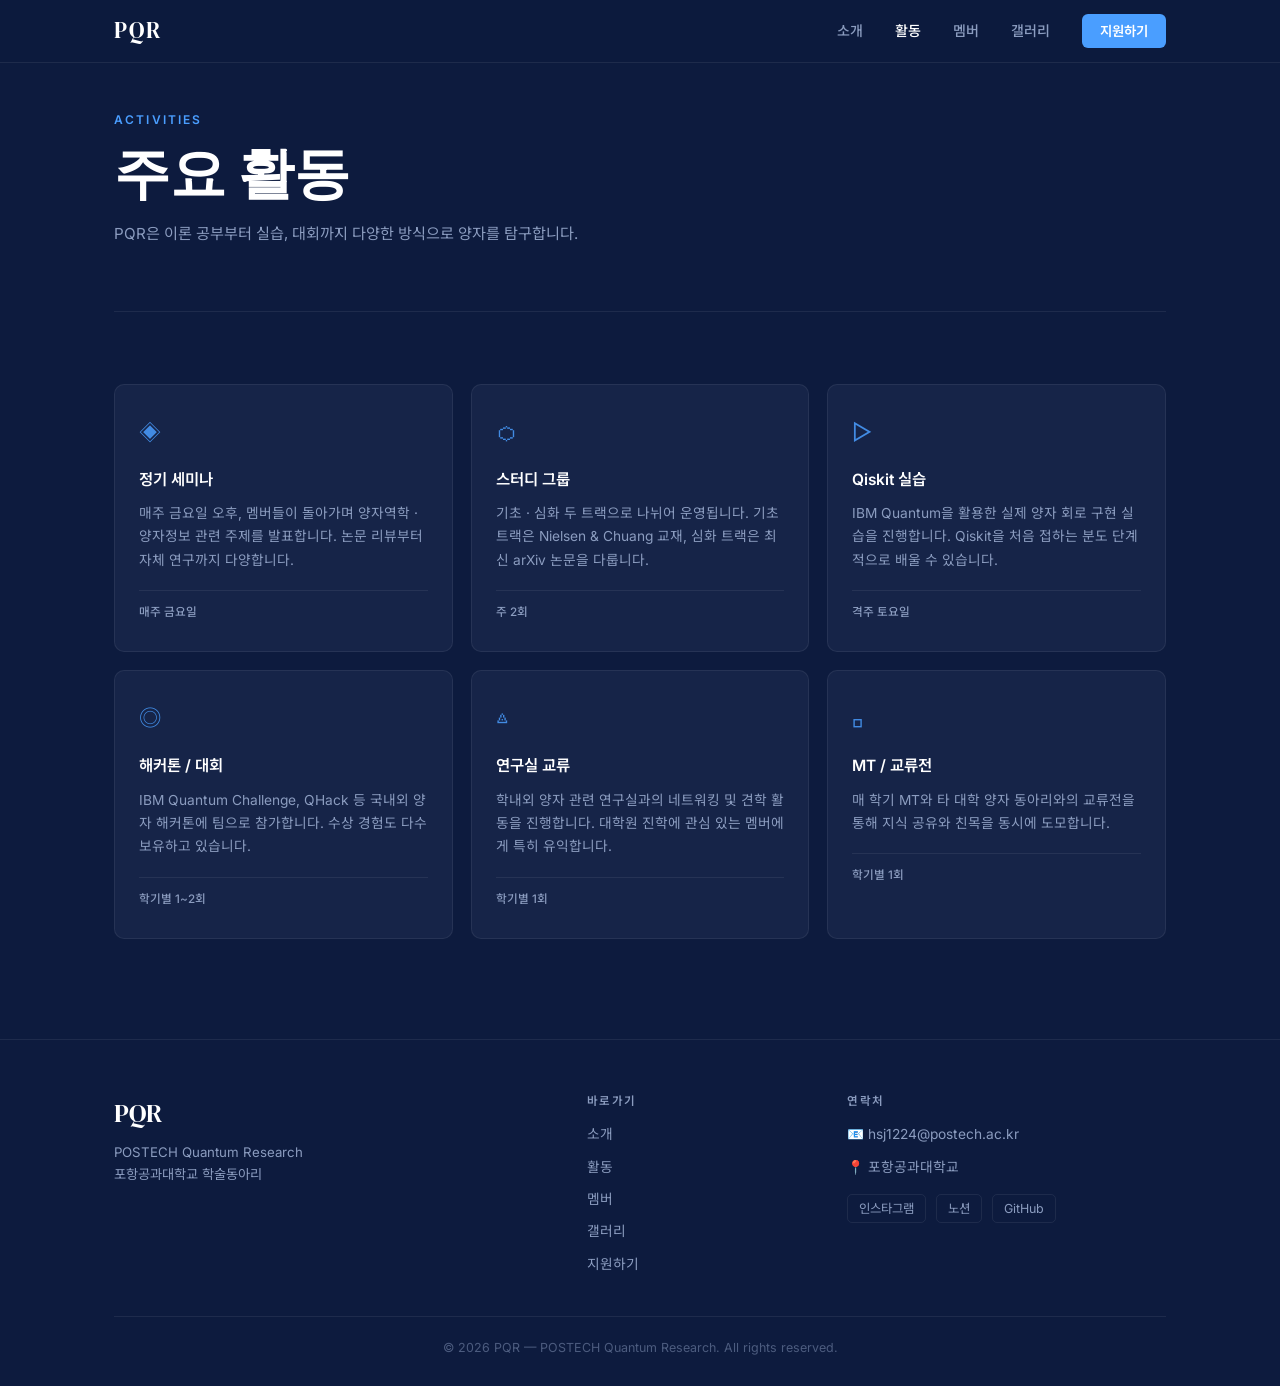
==== activities.html @ 21512af2 "창 분리" ====
<!DOCTYPE html>
<html lang="ko">
<head>
  <meta charset="UTF-8" />
  <meta name="viewport" content="width=device-width, initial-scale=1.0" />
  <title>활동 — PQR</title>
  <link rel="preconnect" href="https://fonts.googleapis.com" />
  <link rel="preconnect" href="https://fonts.gstatic.com" crossorigin />
  <link href="https://fonts.googleapis.com/css2?family=Inter:wght@300;400;500;600;700&family=DM+Serif+Display:ital@0;1&family=Noto+Sans+KR:wght@300;400;500;700&display=swap" rel="stylesheet" />
  <link rel="stylesheet" href="style.css" />
</head>
<body>

  <!-- NAV -->
  <nav id="nav" class="solid">
    <div class="nav-inner">
      <a class="nav-logo" href="index.html">PQR</a>
      <ul class="nav-links">
        <li><a href="index.html#about">소개</a></li>
        <li><a href="activities.html" class="active-page">활동</a></li>
        <li><a href="members.html">멤버</a></li>
        <li><a href="gallery.html">갤러리</a></li>
        <li><a href="index.html#join"><span class="btn-join-nav">지원하기</span></a></li>
      </ul>
      <button class="hamburger" id="hamburger" aria-label="메뉴 열기">
        <span></span><span></span><span></span>
      </button>
    </div>
    <div class="mobile-menu" id="mobile-menu">
      <a href="index.html#about" class="mobile-link">소개</a>
      <a href="activities.html" class="mobile-link highlight">활동</a>
      <a href="members.html" class="mobile-link">멤버</a>
      <a href="gallery.html" class="mobile-link">갤러리</a>
      <a href="index.html#join" class="mobile-link">지원하기</a>
    </div>
  </nav>

  <!-- PAGE HERO -->
  <div class="container">
    <div class="page-hero">
      <p class="page-hero-eyebrow">Activities</p>
      <h1 class="page-hero-title">주요 활동</h1>
      <p class="page-hero-desc">
        PQR은 이론 공부부터 실습, 대회까지 다양한 방식으로 양자를 탐구합니다.
      </p>
    </div>
  </div>

  <!-- ACTIVITIES GRID -->
  <div class="container" style="padding-bottom: 100px;">
    <div class="activities-grid">
      <div class="activity-card">
        <div class="activity-icon">◈</div>
        <h3>정기 세미나</h3>
        <p>매주 금요일 오후, 멤버들이 돌아가며 양자역학 · 양자정보 관련 주제를 발표합니다. 논문 리뷰부터 자체 연구까지 다양합니다.</p>
        <span class="activity-freq">매주 금요일</span>
      </div>
      <div class="activity-card">
        <div class="activity-icon">⬡</div>
        <h3>스터디 그룹</h3>
        <p>기초 · 심화 두 트랙으로 나뉘어 운영됩니다. 기초 트랙은 Nielsen &amp; Chuang 교재, 심화 트랙은 최신 arXiv 논문을 다룹니다.</p>
        <span class="activity-freq">주 2회</span>
      </div>
      <div class="activity-card">
        <div class="activity-icon">▷</div>
        <h3>Qiskit 실습</h3>
        <p>IBM Quantum을 활용한 실제 양자 회로 구현 실습을 진행합니다. Qiskit을 처음 접하는 분도 단계적으로 배울 수 있습니다.</p>
        <span class="activity-freq">격주 토요일</span>
      </div>
      <div class="activity-card">
        <div class="activity-icon">◎</div>
        <h3>해커톤 / 대회</h3>
        <p>IBM Quantum Challenge, QHack 등 국내외 양자 해커톤에 팀으로 참가합니다. 수상 경험도 다수 보유하고 있습니다.</p>
        <span class="activity-freq">학기별 1~2회</span>
      </div>
      <div class="activity-card">
        <div class="activity-icon">◬</div>
        <h3>연구실 교류</h3>
        <p>학내외 양자 관련 연구실과의 네트워킹 및 견학 활동을 진행합니다. 대학원 진학에 관심 있는 멤버에게 특히 유익합니다.</p>
        <span class="activity-freq">학기별 1회</span>
      </div>
      <div class="activity-card">
        <div class="activity-icon">◻</div>
        <h3>MT / 교류전</h3>
        <p>매 학기 MT와 타 대학 양자 동아리와의 교류전을 통해 지식 공유와 친목을 동시에 도모합니다.</p>
        <span class="activity-freq">학기별 1회</span>
      </div>
    </div>
  </div>

  <!-- FOOTER -->
  <footer id="footer">
    <div class="container">
      <div class="footer-inner">
        <div class="footer-brand">
          <span class="footer-logo">PQR</span>
          <p>POSTECH Quantum Research<br />포항공과대학교 학술동아리</p>
        </div>
        <div class="footer-links">
          <h5>바로가기</h5>
          <a href="index.html#about">소개</a>
          <a href="activities.html">활동</a>
          <a href="members.html">멤버</a>
          <a href="gallery.html">갤러리</a>
          <a href="index.html#join">지원하기</a>
        </div>
        <div class="footer-contact">
          <h5>연락처</h5>
          <p>📧 hsj1224@postech.ac.kr</p>
          <p>📍 포항공과대학교</p>
          <div class="footer-socials">
            <a href="#" class="social-link">인스타그램</a>
            <a href="#" class="social-link">노션</a>
            <a href="#" class="social-link">GitHub</a>
          </div>
        </div>
      </div>
      <div class="footer-bottom">
        <p>© 2026 PQR — POSTECH Quantum Research. All rights reserved.</p>
      </div>
    </div>
  </footer>

  <script src="main.js"></script>
</body>
</html>
---- style.css ----
/* ===== RESET & BASE ===== */
*, *::before, *::after {
  box-sizing: border-box;
  margin: 0;
  padding: 0;
}

:root {
  --navy: #0d1b3e;
  --navy-mid: #162448;
  --navy-light: #1e3163;
  --accent: #4a9eff;
  --accent-dim: #2563b8;
  --white: #ffffff;
  --text-base: #e8edf5;
  --text-muted: #8b9cbf;
  --border: rgba(255,255,255,0.07);
  --radius: 10px;
  --radius-sm: 7px;
  --transition: 0.2s ease;
  --font-sans: 'Inter', 'Noto Sans KR', sans-serif;
  --font-serif: 'DM Serif Display', serif;
}

html { scroll-behavior: smooth; }

body {
  font-family: var(--font-sans);
  background: var(--navy);
  color: var(--text-base);
  line-height: 1.7;
  overflow-x: hidden;
}

::selection { background: var(--accent); color: var(--white); }

::-webkit-scrollbar { width: 5px; }
::-webkit-scrollbar-track { background: var(--navy); }
::-webkit-scrollbar-thumb { background: var(--navy-light); border-radius: 3px; }

/* ===== CONTAINER ===== */
.container {
  max-width: 1100px;
  margin: 0 auto;
  padding: 0 24px;
}

/* ===== NAV ===== */
#nav {
  position: fixed;
  top: 0; left: 0; right: 0;
  z-index: 1000;
  transition: background var(--transition), box-shadow var(--transition);
}

#nav.scrolled {
  background: rgba(13, 27, 62, 0.96);
  backdrop-filter: blur(10px);
  -webkit-backdrop-filter: blur(10px);
  box-shadow: 0 1px 0 var(--border);
}

/* 서브 페이지 nav는 항상 배경 */
#nav.solid {
  background: rgba(13, 27, 62, 0.98);
  box-shadow: 0 1px 0 var(--border);
}

.nav-inner {
  max-width: 1100px;
  margin: 0 auto;
  padding: 0 24px;
  height: 62px;
  display: flex;
  align-items: center;
  justify-content: space-between;
}

.nav-logo {
  font-family: var(--font-serif);
  font-size: 1.45rem;
  color: var(--white);
  text-decoration: none;
  letter-spacing: 2px;
}

.nav-links {
  list-style: none;
  display: flex;
  align-items: center;
  gap: 2rem;
}

.nav-links a {
  color: var(--text-muted);
  text-decoration: none;
  font-size: 0.88rem;
  font-weight: 500;
  transition: color var(--transition);
}

.nav-links a:hover,
.nav-links a.active-page {
  color: var(--white);
}

.btn-join-nav {
  background: var(--accent);
  color: var(--white) !important;
  padding: 6px 18px;
  border-radius: 6px;
  font-size: 0.84rem;
  font-weight: 600;
  transition: background var(--transition);
  display: inline-block;
}

.btn-join-nav:hover { background: #5aabff; }

.hamburger {
  display: none;
  background: none;
  border: none;
  cursor: pointer;
  flex-direction: column;
  gap: 5px;
  padding: 4px;
}

.hamburger span {
  display: block;
  width: 22px;
  height: 2px;
  background: var(--white);
  border-radius: 2px;
  transition: transform var(--transition), opacity var(--transition);
}

.hamburger.open span:nth-child(1) { transform: translateY(7px) rotate(45deg); }
.hamburger.open span:nth-child(2) { opacity: 0; }
.hamburger.open span:nth-child(3) { transform: translateY(-7px) rotate(-45deg); }

.mobile-menu {
  display: none;
  flex-direction: column;
  background: rgba(13, 27, 62, 0.98);
  border-top: 1px solid var(--border);
  padding: 12px 24px 20px;
}

.mobile-menu.open { display: flex; }

.mobile-link {
  color: var(--text-muted);
  text-decoration: none;
  font-size: 0.95rem;
  font-weight: 500;
  padding: 11px 0;
  border-bottom: 1px solid var(--border);
  transition: color var(--transition);
}

.mobile-link:last-child { border-bottom: none; }
.mobile-link:hover, .mobile-link.highlight { color: var(--white); }

/* ===== BUTTONS ===== */
.btn {
  display: inline-flex;
  align-items: center;
  padding: 11px 26px;
  border-radius: 7px;
  font-size: 0.88rem;
  font-weight: 600;
  text-decoration: none;
  transition: background var(--transition), border-color var(--transition), color var(--transition);
  cursor: pointer;
  border: none;
}

.btn-primary {
  background: var(--accent);
  color: var(--white);
}

.btn-primary:hover { background: #5aabff; }

.btn-ghost {
  background: transparent;
  color: var(--white);
  border: 1.5px solid rgba(255,255,255,0.2);
}

.btn-ghost:hover {
  border-color: rgba(255,255,255,0.45);
  color: var(--white);
}

.btn-full { width: 100%; justify-content: center; }

/* ===== HERO ===== */
#hero {
  position: relative;
  min-height: 100vh;
  display: flex;
  align-items: center;
  justify-content: center;
  overflow: hidden;
}

.hero-bg {
  position: absolute;
  inset: 0;
  z-index: 0;
}

#quantum-canvas {
  width: 100%;
  height: 100%;
  display: block;
  opacity: 0.45;
}

.hero-content {
  position: relative;
  z-index: 1;
  text-align: center;
  padding: 120px 24px 80px;
  max-width: 820px;
}

.hero-eyebrow {
  font-size: 0.78rem;
  font-weight: 500;
  letter-spacing: 0.18em;
  color: var(--accent);
  text-transform: uppercase;
  margin-bottom: 22px;
  opacity: 0;
  animation: fadeUp 0.7s ease 0.15s forwards;
}

.hero-title {
  display: flex;
  flex-direction: column;
  align-items: center;
  line-height: 1.08;
  margin-bottom: 26px;
  opacity: 0;
  animation: fadeUp 0.7s ease 0.3s forwards;
}

.hero-title-line {
  font-family: var(--font-serif);
  font-size: clamp(3.5rem, 9vw, 6.5rem);
  color: var(--white);
  display: block;
  letter-spacing: -1px;
}

.hero-title-em {
  font-family: var(--font-serif);
  font-style: italic;
  font-size: clamp(1.8rem, 4.5vw, 3.5rem);
  color: var(--accent);
  display: block;
  margin-top: 6px;
}

.hero-desc {
  font-size: 1rem;
  color: var(--text-muted);
  line-height: 1.8;
  margin-bottom: 38px;
  opacity: 0;
  animation: fadeUp 0.7s ease 0.45s forwards;
}

.hero-cta {
  display: flex;
  gap: 14px;
  justify-content: center;
  flex-wrap: wrap;
  opacity: 0;
  animation: fadeUp 0.7s ease 0.6s forwards;
}

.hero-scroll-hint {
  position: absolute;
  bottom: 32px;
  left: 50%;
  transform: translateX(-50%);
  z-index: 1;
  opacity: 0.4;
}

.hero-scroll-hint span {
  display: block;
  width: 22px;
  height: 34px;
  border: 1.5px solid rgba(255,255,255,0.3);
  border-radius: 11px;
  position: relative;
}

.hero-scroll-hint span::after {
  content: '';
  position: absolute;
  top: 5px;
  left: 50%;
  transform: translateX(-50%);
  width: 3px;
  height: 7px;
  background: rgba(255,255,255,0.5);
  border-radius: 2px;
  animation: scrollDot 1.8s ease-in-out infinite;
}

/* ===== STATS ===== */
#stats {
  background: var(--navy-mid);
  border-top: 1px solid var(--border);
  border-bottom: 1px solid var(--border);
  padding: 52px 0;
}

.stats-grid {
  display: grid;
  grid-template-columns: repeat(4, 1fr);
  gap: 0;
}

.stat-item {
  display: flex;
  flex-direction: column;
  align-items: center;
  gap: 5px;
  padding: 16px;
  border-right: 1px solid var(--border);
}

.stat-item:last-child { border-right: none; }

.stat-num {
  font-family: var(--font-serif);
  font-size: 3rem;
  color: var(--white);
  line-height: 1;
}

.stat-label {
  font-size: 0.78rem;
  color: var(--text-muted);
  font-weight: 500;
}

/* ===== SECTION COMMON ===== */
section:not(#hero):not(#stats) {
  padding: 88px 0;
}

.page-hero {
  padding: 110px 0 64px;
  border-bottom: 1px solid var(--border);
  margin-bottom: 72px;
}

.page-hero-eyebrow {
  font-size: 0.75rem;
  font-weight: 600;
  letter-spacing: 0.18em;
  color: var(--accent);
  text-transform: uppercase;
  margin-bottom: 12px;
}

.page-hero-title {
  font-family: var(--font-serif);
  font-size: clamp(2.2rem, 5vw, 3.5rem);
  color: var(--white);
  line-height: 1.15;
  margin-bottom: 14px;
}

.page-hero-desc {
  color: var(--text-muted);
  font-size: 0.95rem;
  max-width: 480px;
}

.section-header {
  margin-bottom: 52px;
}

.section-eyebrow {
  font-size: 0.73rem;
  font-weight: 600;
  letter-spacing: 0.18em;
  color: var(--accent);
  text-transform: uppercase;
  margin-bottom: 10px;
}

.section-eyebrow.light { color: rgba(74,158,255,0.65); }

.section-title {
  font-family: var(--font-serif);
  font-size: clamp(1.9rem, 4vw, 2.6rem);
  color: var(--white);
  line-height: 1.2;
}

/* ===== ABOUT ===== */
#about { background: var(--navy); }

.about-grid {
  display: grid;
  grid-template-columns: 1fr 1fr;
  gap: 64px;
  align-items: center;
}

.about-text p {
  color: var(--text-muted);
  margin-bottom: 18px;
  font-size: 0.97rem;
}

.about-tags {
  display: flex;
  flex-wrap: wrap;
  gap: 7px;
  margin-top: 28px;
}

.tag {
  background: rgba(74,158,255,0.08);
  border: 1px solid rgba(74,158,255,0.18);
  color: var(--accent);
  padding: 4px 13px;
  border-radius: 5px;
  font-size: 0.78rem;
  font-weight: 500;
}

/* Bloch Sphere */
.bloch-sphere-wrapper {
  display: flex;
  flex-direction: column;
  align-items: center;
  gap: 18px;
}

.bloch-sphere {
  width: 240px;
  height: 240px;
  position: relative;
}

.sphere-ring {
  position: absolute;
  inset: 0;
  border-radius: 50%;
  border: 1px solid rgba(74,158,255,0.22);
}

.ring-x { transform: rotateY(90deg); }
.ring-y { transform: rotateX(90deg); }

.sphere-core {
  position: absolute;
  inset: 24px;
  border-radius: 50%;
  background: radial-gradient(circle at 38% 38%, rgba(74,158,255,0.08), rgba(13,27,62,0.5));
  border: 1px solid rgba(74,158,255,0.1);
}

.qubit-state {
  position: absolute;
  width: 9px;
  height: 9px;
  background: var(--accent);
  border-radius: 50%;
  top: 50%;
  left: 50%;
  transform: translate(-50%, -50%);
}

.sphere-axis {
  position: absolute;
  font-size: 0.72rem;
  color: var(--text-muted);
  left: 50%;
  transform: translateX(-50%);
}

.axis-z { top: 4px; }
.axis-z-neg { bottom: 4px; }

.sphere-label-x, .sphere-label-y {
  position: absolute;
  font-size: 0.72rem;
  color: var(--text-muted);
  top: 50%;
  transform: translateY(-50%);
}

.sphere-label-x { right: 4px; }
.sphere-label-y { left: 4px; }

.bloch-caption {
  font-size: 0.76rem;
  color: var(--text-muted);
  text-align: center;
}

/* ===== ACTIVITIES (subpage) ===== */
.activities-grid {
  display: grid;
  grid-template-columns: repeat(3, 1fr);
  gap: 18px;
}

.activity-card {
  background: var(--navy-mid);
  border: 1px solid var(--border);
  border-radius: var(--radius);
  padding: 28px 24px;
  transition: border-color var(--transition);
}

.activity-card:hover {
  border-color: rgba(74,158,255,0.22);
}

.activity-icon {
  font-size: 1.4rem;
  color: var(--accent);
  margin-bottom: 16px;
  display: block;
  opacity: 0.85;
}

.activity-card h3 {
  font-size: 0.97rem;
  font-weight: 600;
  color: var(--white);
  margin-bottom: 9px;
}

.activity-card p {
  font-size: 0.86rem;
  color: var(--text-muted);
  line-height: 1.7;
  margin-bottom: 18px;
}

.activity-freq {
  font-size: 0.73rem;
  color: var(--text-muted);
  font-weight: 500;
  border-top: 1px solid var(--border);
  padding-top: 12px;
  display: block;
}

/* ===== SCHEDULE / TIMELINE ===== */
#schedule { background: var(--navy); }

.timeline {
  position: relative;
  padding-left: 30px;
  max-width: 700px;
}

.timeline::before {
  content: '';
  position: absolute;
  left: 6px;
  top: 0;
  bottom: 0;
  width: 1px;
  background: var(--border);
}

.tl-item {
  position: relative;
  padding-bottom: 38px;
}

.tl-item:last-child { padding-bottom: 0; }

.tl-dot {
  position: absolute;
  left: -26px;
  top: 5px;
  width: 13px;
  height: 13px;
  border-radius: 50%;
  border: 2px solid var(--navy-light);
  background: var(--navy-mid);
}

.tl-item.past .tl-dot {
  background: var(--accent-dim);
  border-color: var(--accent-dim);
}

.tl-item.upcoming .tl-dot {
  background: var(--accent);
  border-color: var(--accent);
}

.tl-date {
  font-size: 0.73rem;
  font-weight: 600;
  color: var(--text-muted);
  letter-spacing: 0.08em;
  text-transform: uppercase;
  margin-bottom: 3px;
  display: block;
}

.tl-content h4 {
  font-size: 0.97rem;
  font-weight: 600;
  color: var(--white);
  display: flex;
  align-items: center;
  gap: 8px;
  flex-wrap: wrap;
  margin-bottom: 4px;
}

.tl-content p {
  font-size: 0.86rem;
  color: var(--text-muted);
}

.tl-item.past .tl-content h4,
.tl-item.past .tl-content p {
  opacity: 0.5;
}

.tl-badge {
  background: rgba(74,158,255,0.12);
  color: var(--accent);
  font-size: 0.68rem;
  font-weight: 600;
  padding: 2px 9px;
  border-radius: 4px;
  border: 1px solid rgba(74,158,255,0.25);
}

/* ===== MEMBERS (subpage) ===== */
.members-grid {
  display: grid;
  grid-template-columns: repeat(4, 1fr);
  gap: 18px;
}

.member-card {
  background: var(--navy-mid);
  border: 1px solid var(--border);
  border-radius: var(--radius);
  padding: 26px 18px;
  text-align: center;
  transition: border-color var(--transition);
}

.member-card:hover {
  border-color: rgba(74,158,255,0.2);
}

.member-avatar {
  width: 68px;
  height: 68px;
  border-radius: 50%;
  margin: 0 auto 18px;
  overflow: hidden;
}

.avatar-circle {
  width: 100%;
  height: 100%;
  border-radius: 50%;
}

.av-1 { background: linear-gradient(145deg, #1e3b7a, #4a9eff); }
.av-2 { background: linear-gradient(145deg, #1a3568, #6aaeff); }
.av-3 { background: linear-gradient(145deg, #162f60, #3a82d8); }
.av-4 { background: linear-gradient(145deg, #122858, #5090de); }
.av-5 { background: linear-gradient(145deg, #1c3570, #4e94e0); }
.av-6 { background: linear-gradient(145deg, #172d5c, #4588d6); }

.member-info h4 {
  font-size: 0.97rem;
  font-weight: 600;
  color: var(--white);
  margin-bottom: 5px;
}

.member-role {
  font-size: 0.72rem;
  font-weight: 600;
  color: var(--accent);
  display: inline-block;
  margin-bottom: 7px;
}

.member-dept {
  font-size: 0.78rem;
  color: var(--text-muted);
  margin-bottom: 7px;
}

.member-bio {
  font-size: 0.78rem;
  color: var(--text-muted);
  line-height: 1.55;
}

/* ===== GALLERY (subpage) ===== */
.gallery-grid {
  display: grid;
  grid-template-columns: repeat(3, 1fr);
  grid-auto-rows: 210px;
  gap: 10px;
}

.gallery-item {
  overflow: hidden;
  border-radius: var(--radius-sm);
  position: relative;
}

.gi-wide { grid-column: span 2; }

.gallery-img {
  width: 100%;
  height: 100%;
  object-fit: cover;
  display: block;
  transition: opacity var(--transition);
}

.gallery-placeholder {
  width: 100%;
  height: 100%;
  display: flex;
  align-items: flex-end;
  padding: 14px;
  position: relative;
  overflow: hidden;
  background: var(--navy-mid);
  border: 1px solid var(--border);
  border-radius: var(--radius-sm);
}

.gp-1 { background: #111e40; }
.gp-2 { background: #0f1c3c; }
.gp-3 { background: #131f42; }
.gp-4 { background: #101d3f; }
.gp-5 { background: #0e1b3d; }

.gp-label {
  font-size: 0.78rem;
  font-weight: 500;
  color: rgba(255,255,255,0.4);
  position: relative;
  z-index: 1;
}

.gallery-note {
  font-size: 0.78rem;
  color: var(--text-muted);
  margin-top: 18px;
  opacity: 0.6;
}

/* ===== JOIN ===== */
#join { background: var(--navy-mid); }

.join-box {
  display: grid;
  grid-template-columns: 1fr 1fr;
  gap: 64px;
  align-items: flex-start;
}

.join-title {
  font-family: var(--font-serif);
  font-size: clamp(1.7rem, 3vw, 2.2rem);
  color: var(--white);
  line-height: 1.3;
  margin-bottom: 16px;
}

.join-desc {
  color: var(--text-muted);
  font-size: 0.92rem;
  margin-bottom: 26px;
  line-height: 1.75;
}

.join-checklist {
  list-style: none;
  display: flex;
  flex-direction: column;
  gap: 9px;
  margin-bottom: 32px;
}

.join-checklist li {
  font-size: 0.88rem;
  color: var(--text-muted);
}

.join-deadline {
  background: rgba(74,158,255,0.07);
  border: 1px solid rgba(74,158,255,0.18);
  border-radius: var(--radius-sm);
  padding: 14px 18px;
  display: flex;
  flex-direction: column;
  gap: 4px;
}

.deadline-label {
  font-size: 0.72rem;
  font-weight: 600;
  color: var(--accent);
  text-transform: uppercase;
  letter-spacing: 0.08em;
}

.deadline-date {
  font-size: 0.97rem;
  font-weight: 600;
  color: var(--white);
}

.join-right {
  background: var(--navy);
  border: 1px solid var(--border);
  border-radius: var(--radius);
  padding: 32px 28px;
}

.join-form {
  display: flex;
  flex-direction: column;
  gap: 18px;
}

.form-group {
  display: flex;
  flex-direction: column;
  gap: 5px;
}

.form-group label {
  font-size: 0.8rem;
  font-weight: 500;
  color: var(--text-muted);
}

.form-group input,
.form-group select,
.form-group textarea {
  background: var(--navy-mid);
  border: 1px solid var(--border);
  border-radius: var(--radius-sm);
  color: var(--white);
  font-family: var(--font-sans);
  font-size: 0.88rem;
  padding: 9px 13px;
  outline: none;
  transition: border-color var(--transition);
  width: 100%;
}

.form-group input::placeholder,
.form-group textarea::placeholder {
  color: var(--text-muted);
  opacity: 0.5;
}

.form-group select option { background: var(--navy-mid); }

.form-group input:focus,
.form-group select:focus,
.form-group textarea:focus {
  border-color: rgba(74,158,255,0.4);
}

.form-group textarea { resize: vertical; }

.join-success {
  text-align: center;
  padding: 36px 16px;
}

.success-icon {
  width: 48px;
  height: 48px;
  border-radius: 50%;
  background: rgba(74,158,255,0.1);
  border: 1.5px solid rgba(74,158,255,0.4);
  color: var(--accent);
  font-size: 1.3rem;
  display: flex;
  align-items: center;
  justify-content: center;
  margin: 0 auto 18px;
}

.join-success h3 {
  font-size: 1.05rem;
  font-weight: 600;
  color: var(--white);
  margin-bottom: 10px;
}

.join-success p {
  font-size: 0.86rem;
  color: var(--text-muted);
  line-height: 1.75;
}

/* ===== FOOTER ===== */
#footer {
  background: var(--navy);
  border-top: 1px solid var(--border);
  padding: 52px 0 28px;
}

.footer-inner {
  display: grid;
  grid-template-columns: 2fr 1fr 1.5fr;
  gap: 48px;
  margin-bottom: 40px;
}

.footer-logo {
  font-family: var(--font-serif);
  font-size: 1.6rem;
  color: var(--white);
  display: block;
  margin-bottom: 7px;
}

.footer-brand p {
  font-size: 0.83rem;
  color: var(--text-muted);
  line-height: 1.65;
}

.footer-links, .footer-contact {
  display: flex;
  flex-direction: column;
  gap: 9px;
}

.footer-links h5, .footer-contact h5 {
  font-size: 0.72rem;
  font-weight: 600;
  color: var(--text-muted);
  letter-spacing: 0.13em;
  text-transform: uppercase;
  margin-bottom: 3px;
}

.footer-links a {
  color: var(--text-muted);
  text-decoration: none;
  font-size: 0.86rem;
  transition: color var(--transition);
}

.footer-links a:hover { color: var(--white); }

.footer-contact p { font-size: 0.86rem; color: var(--text-muted); }

.footer-socials {
  display: flex;
  gap: 10px;
  margin-top: 6px;
}

.social-link {
  font-size: 0.78rem;
  color: var(--text-muted);
  text-decoration: none;
  border: 1px solid var(--border);
  padding: 3px 11px;
  border-radius: 5px;
  transition: color var(--transition), border-color var(--transition);
}

.social-link:hover {
  color: var(--white);
  border-color: rgba(255,255,255,0.15);
}

.footer-bottom {
  border-top: 1px solid var(--border);
  padding-top: 20px;
  text-align: center;
}

.footer-bottom p {
  font-size: 0.78rem;
  color: var(--text-muted);
  opacity: 0.5;
}

/* ===== ANIMATIONS ===== */
@keyframes fadeUp {
  from { opacity: 0; transform: translateY(18px); }
  to   { opacity: 1; transform: translateY(0); }
}

@keyframes scrollDot {
  0%, 100% { top: 5px; opacity: 0.7; }
  50% { top: 14px; opacity: 0.15; }
}

/* ===== RESPONSIVE ===== */
@media (max-width: 900px) {
  .nav-links { display: none; }
  .hamburger { display: flex; }

  .about-grid { grid-template-columns: 1fr; }
  .about-visual { display: flex; justify-content: center; }

  .activities-grid { grid-template-columns: 1fr 1fr; }
  .members-grid { grid-template-columns: repeat(2, 1fr); }

  .stats-grid { grid-template-columns: repeat(2, 1fr); }
  .stat-item:nth-child(2) { border-right: none; }
  .stat-item:nth-child(1), .stat-item:nth-child(2) {
    border-bottom: 1px solid var(--border);
  }

  .join-box { grid-template-columns: 1fr; gap: 40px; }
  .footer-inner { grid-template-columns: 1fr 1fr; }
}

@media (max-width: 600px) {
  .activities-grid { grid-template-columns: 1fr; }
  .members-grid { grid-template-columns: 1fr 1fr; }
  .gallery-grid {
    grid-template-columns: 1fr;
    grid-auto-rows: 180px;
  }
  .gi-wide { grid-column: span 1; }
  .footer-inner { grid-template-columns: 1fr; gap: 28px; }
  .join-right { padding: 22px 18px; }
}
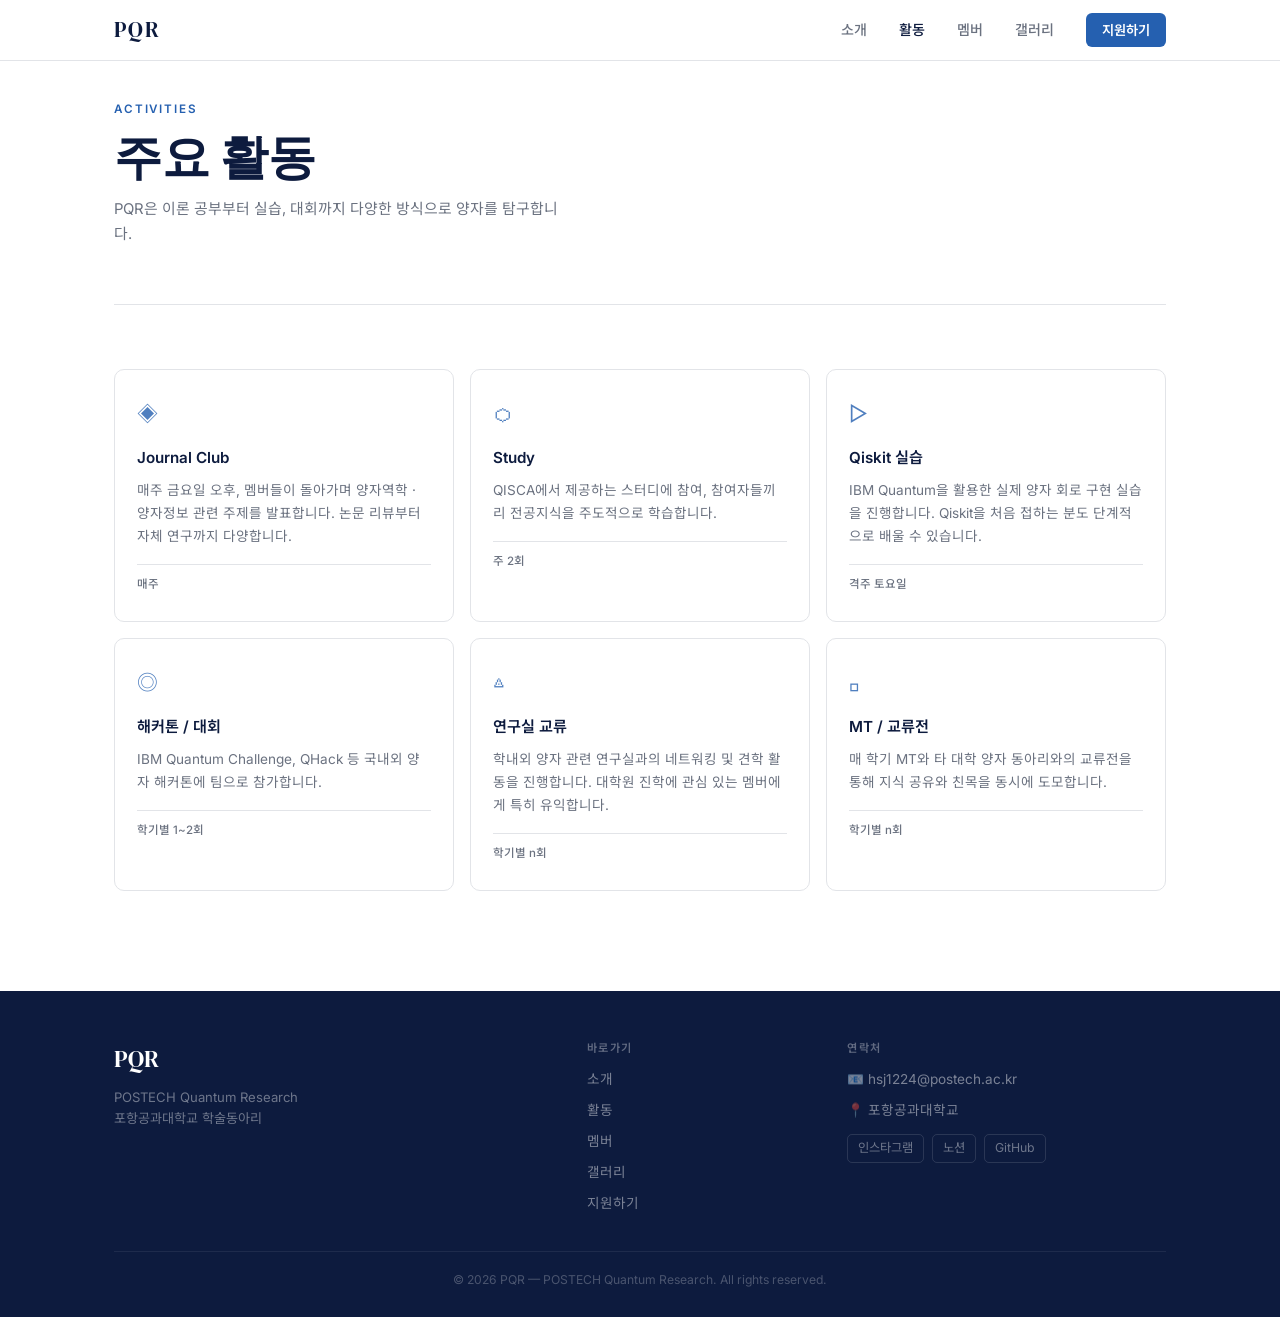
==== commit 0990ca7f: "디자인, 세부 내용 수정" ====
--- a/activities.html
+++ b/activities.html
@@ -51,14 +51,14 @@
     <div class="activities-grid">
       <div class="activity-card">
         <div class="activity-icon">◈</div>
-        <h3>정기 세미나</h3>
+        <h3>Journal Club</h3>
         <p>매주 금요일 오후, 멤버들이 돌아가며 양자역학 · 양자정보 관련 주제를 발표합니다. 논문 리뷰부터 자체 연구까지 다양합니다.</p>
-        <span class="activity-freq">매주 금요일</span>
+        <span class="activity-freq">매주</span>
       </div>
       <div class="activity-card">
         <div class="activity-icon">⬡</div>
-        <h3>스터디 그룹</h3>
-        <p>기초 · 심화 두 트랙으로 나뉘어 운영됩니다. 기초 트랙은 Nielsen &amp; Chuang 교재, 심화 트랙은 최신 arXiv 논문을 다룹니다.</p>
+        <h3>Study</h3>
+        <p>QISCA에서 제공하는 스터디에 참여, 참여자들끼리 전공지식을 주도적으로 학습합니다.</p>
         <span class="activity-freq">주 2회</span>
       </div>
       <div class="activity-card">
@@ -70,20 +70,20 @@
       <div class="activity-card">
         <div class="activity-icon">◎</div>
         <h3>해커톤 / 대회</h3>
-        <p>IBM Quantum Challenge, QHack 등 국내외 양자 해커톤에 팀으로 참가합니다. 수상 경험도 다수 보유하고 있습니다.</p>
+        <p>IBM Quantum Challenge, QHack 등 국내외 양자 해커톤에 팀으로 참가합니다.</p>
         <span class="activity-freq">학기별 1~2회</span>
       </div>
       <div class="activity-card">
         <div class="activity-icon">◬</div>
         <h3>연구실 교류</h3>
         <p>학내외 양자 관련 연구실과의 네트워킹 및 견학 활동을 진행합니다. 대학원 진학에 관심 있는 멤버에게 특히 유익합니다.</p>
-        <span class="activity-freq">학기별 1회</span>
+        <span class="activity-freq">학기별 n회</span>
       </div>
       <div class="activity-card">
         <div class="activity-icon">◻</div>
         <h3>MT / 교류전</h3>
         <p>매 학기 MT와 타 대학 양자 동아리와의 교류전을 통해 지식 공유와 친목을 동시에 도모합니다.</p>
-        <span class="activity-freq">학기별 1회</span>
+        <span class="activity-freq">학기별 n회</span>
       </div>
     </div>
   </div>
--- a/style.css
+++ b/style.css
@@ -8,16 +8,17 @@
 :root {
   --navy: #0d1b3e;
   --navy-mid: #162448;
-  --navy-light: #1e3163;
-  --accent: #4a9eff;
-  --accent-dim: #2563b8;
+  --accent: #2560b0;
+  --accent-light: #4a9eff;
   --white: #ffffff;
-  --text-base: #e8edf5;
-  --text-muted: #8b9cbf;
-  --border: rgba(255,255,255,0.07);
+  --bg: #ffffff;
+  --bg-subtle: #f4f5f7;
+  --text: #1a1a1a;
+  --text-muted: #6b7280;
+  --border: #e2e4e8;
   --radius: 10px;
   --radius-sm: 7px;
-  --transition: 0.2s ease;
+  --transition: 0.18s ease;
   --font-sans: 'Inter', 'Noto Sans KR', sans-serif;
   --font-serif: 'DM Serif Display', serif;
 }
@@ -26,8 +27,8 @@
 
 body {
   font-family: var(--font-sans);
-  background: var(--navy);
-  color: var(--text-base);
+  background: var(--bg);
+  color: var(--text);
   line-height: 1.7;
   overflow-x: hidden;
 }
@@ -35,8 +36,8 @@
 ::selection { background: var(--accent); color: var(--white); }
 
 ::-webkit-scrollbar { width: 5px; }
-::-webkit-scrollbar-track { background: var(--navy); }
-::-webkit-scrollbar-thumb { background: var(--navy-light); border-radius: 3px; }
+::-webkit-scrollbar-track { background: var(--bg-subtle); }
+::-webkit-scrollbar-thumb { background: #c5c9d1; border-radius: 3px; }
 
 /* ===== CONTAINER ===== */
 .container {
@@ -53,16 +54,17 @@
   transition: background var(--transition), box-shadow var(--transition);
 }
 
+/* hero 위에선 투명, 스크롤하면 흰 배경 */
 #nav.scrolled {
-  background: rgba(13, 27, 62, 0.96);
-  backdrop-filter: blur(10px);
-  -webkit-backdrop-filter: blur(10px);
+  background: rgba(255, 255, 255, 0.97);
+  backdrop-filter: blur(8px);
+  -webkit-backdrop-filter: blur(8px);
   box-shadow: 0 1px 0 var(--border);
 }
 
-/* 서브 페이지 nav는 항상 배경 */
+/* 서브 페이지용 — 항상 흰 배경 */
 #nav.solid {
-  background: rgba(13, 27, 62, 0.98);
+  background: var(--white);
   box-shadow: 0 1px 0 var(--border);
 }
 
@@ -70,7 +72,7 @@
   max-width: 1100px;
   margin: 0 auto;
   padding: 0 24px;
-  height: 62px;
+  height: 60px;
   display: flex;
   align-items: center;
   justify-content: space-between;
@@ -78,12 +80,18 @@
 
 .nav-logo {
   font-family: var(--font-serif);
-  font-size: 1.45rem;
+  font-size: 1.4rem;
   color: var(--white);
   text-decoration: none;
   letter-spacing: 2px;
 }
 
+/* 스크롤 후 / solid 페이지에선 네이비 */
+#nav.scrolled .nav-logo,
+#nav.solid .nav-logo {
+  color: var(--navy);
+}
+
 .nav-links {
   list-style: none;
   display: flex;
@@ -92,30 +100,41 @@
 }
 
 .nav-links a {
-  color: var(--text-muted);
+  color: rgba(255,255,255,0.7);
   text-decoration: none;
   font-size: 0.88rem;
   font-weight: 500;
   transition: color var(--transition);
 }
 
-.nav-links a:hover,
-.nav-links a.active-page {
+.nav-links a:hover {
   color: var(--white);
+}
+
+#nav.scrolled .nav-links a,
+#nav.solid .nav-links a {
+  color: var(--text-muted);
+}
+
+#nav.scrolled .nav-links a:hover,
+#nav.solid .nav-links a:hover,
+#nav.scrolled .nav-links a.active-page,
+#nav.solid .nav-links a.active-page {
+  color: var(--navy);
 }
 
 .btn-join-nav {
   background: var(--accent);
   color: var(--white) !important;
-  padding: 6px 18px;
+  padding: 6px 16px;
   border-radius: 6px;
-  font-size: 0.84rem;
+  font-size: 0.83rem;
   font-weight: 600;
   transition: background var(--transition);
   display: inline-block;
 }
 
-.btn-join-nav:hover { background: #5aabff; }
+.btn-join-nav:hover { background: #1f4e96 !important; }
 
 .hamburger {
   display: none;
@@ -136,6 +155,11 @@
   transition: transform var(--transition), opacity var(--transition);
 }
 
+#nav.scrolled .hamburger span,
+#nav.solid .hamburger span {
+  background: var(--navy);
+}
+
 .hamburger.open span:nth-child(1) { transform: translateY(7px) rotate(45deg); }
 .hamburger.open span:nth-child(2) { opacity: 0; }
 .hamburger.open span:nth-child(3) { transform: translateY(-7px) rotate(-45deg); }
@@ -143,9 +167,9 @@
 .mobile-menu {
   display: none;
   flex-direction: column;
-  background: rgba(13, 27, 62, 0.98);
+  background: var(--white);
   border-top: 1px solid var(--border);
-  padding: 12px 24px 20px;
+  padding: 10px 24px 18px;
 }
 
 .mobile-menu.open { display: flex; }
@@ -153,7 +177,7 @@
 .mobile-link {
   color: var(--text-muted);
   text-decoration: none;
-  font-size: 0.95rem;
+  font-size: 0.93rem;
   font-weight: 500;
   padding: 11px 0;
   border-bottom: 1px solid var(--border);
@@ -161,13 +185,13 @@
 }
 
 .mobile-link:last-child { border-bottom: none; }
-.mobile-link:hover, .mobile-link.highlight { color: var(--white); }
+.mobile-link:hover, .mobile-link.highlight { color: var(--navy); }
 
 /* ===== BUTTONS ===== */
 .btn {
   display: inline-flex;
   align-items: center;
-  padding: 11px 26px;
+  padding: 11px 24px;
   border-radius: 7px;
   font-size: 0.88rem;
   font-weight: 600;
@@ -178,26 +202,27 @@
 }
 
 .btn-primary {
-  background: var(--accent);
-  color: var(--white);
-}
-
-.btn-primary:hover { background: #5aabff; }
+  background: var(--white);
+  color: var(--navy);
+}
+
+.btn-primary:hover { background: #e8ecf5; }
 
 .btn-ghost {
   background: transparent;
+  color: rgba(255,255,255,0.8);
+  border: 1.5px solid rgba(255,255,255,0.3);
+}
+
+.btn-ghost:hover {
+  border-color: rgba(255,255,255,0.6);
   color: var(--white);
-  border: 1.5px solid rgba(255,255,255,0.2);
-}
-
-.btn-ghost:hover {
-  border-color: rgba(255,255,255,0.45);
-  color: var(--white);
 }
 
 .btn-full { width: 100%; justify-content: center; }
 
 /* ===== HERO ===== */
+/* hero만 네이비 유지 */
 #hero {
   position: relative;
   min-height: 100vh;
@@ -205,6 +230,7 @@
   align-items: center;
   justify-content: center;
   overflow: hidden;
+  background: var(--navy);
 }
 
 .hero-bg {
@@ -217,7 +243,7 @@
   width: 100%;
   height: 100%;
   display: block;
-  opacity: 0.45;
+  opacity: 0.35;
 }
 
 .hero-content {
@@ -232,7 +258,7 @@
   font-size: 0.78rem;
   font-weight: 500;
   letter-spacing: 0.18em;
-  color: var(--accent);
+  color: rgba(255,255,255,0.55);
   text-transform: uppercase;
   margin-bottom: 22px;
   opacity: 0;
@@ -261,14 +287,14 @@
   font-family: var(--font-serif);
   font-style: italic;
   font-size: clamp(1.8rem, 4.5vw, 3.5rem);
-  color: var(--accent);
+  color: rgba(255,255,255,0.7);
   display: block;
   margin-top: 6px;
 }
 
 .hero-desc {
   font-size: 1rem;
-  color: var(--text-muted);
+  color: rgba(255,255,255,0.55);
   line-height: 1.8;
   margin-bottom: 38px;
   opacity: 0;
@@ -277,7 +303,7 @@
 
 .hero-cta {
   display: flex;
-  gap: 14px;
+  gap: 12px;
   justify-content: center;
   flex-wrap: wrap;
   opacity: 0;
@@ -286,18 +312,18 @@
 
 .hero-scroll-hint {
   position: absolute;
-  bottom: 32px;
+  bottom: 30px;
   left: 50%;
   transform: translateX(-50%);
   z-index: 1;
-  opacity: 0.4;
+  opacity: 0.3;
 }
 
 .hero-scroll-hint span {
   display: block;
   width: 22px;
   height: 34px;
-  border: 1.5px solid rgba(255,255,255,0.3);
+  border: 1.5px solid rgba(255,255,255,0.4);
   border-radius: 11px;
   position: relative;
 }
@@ -315,102 +341,63 @@
   animation: scrollDot 1.8s ease-in-out infinite;
 }
 
-/* ===== STATS ===== */
-#stats {
-  background: var(--navy-mid);
-  border-top: 1px solid var(--border);
+/* ===== SECTION COMMON ===== */
+section {
+  padding: 80px 0;
+}
+
+/* 서브페이지 상단 */
+.page-hero {
+  padding: 100px 0 56px;
   border-bottom: 1px solid var(--border);
-  padding: 52px 0;
-}
-
-.stats-grid {
-  display: grid;
-  grid-template-columns: repeat(4, 1fr);
-  gap: 0;
-}
-
-.stat-item {
-  display: flex;
-  flex-direction: column;
-  align-items: center;
-  gap: 5px;
-  padding: 16px;
-  border-right: 1px solid var(--border);
-}
-
-.stat-item:last-child { border-right: none; }
-
-.stat-num {
-  font-family: var(--font-serif);
-  font-size: 3rem;
-  color: var(--white);
-  line-height: 1;
-}
-
-.stat-label {
-  font-size: 0.78rem;
-  color: var(--text-muted);
-  font-weight: 500;
-}
-
-/* ===== SECTION COMMON ===== */
-section:not(#hero):not(#stats) {
-  padding: 88px 0;
-}
-
-.page-hero {
-  padding: 110px 0 64px;
-  border-bottom: 1px solid var(--border);
-  margin-bottom: 72px;
+  margin-bottom: 64px;
 }
 
 .page-hero-eyebrow {
-  font-size: 0.75rem;
-  font-weight: 600;
-  letter-spacing: 0.18em;
-  color: var(--accent);
-  text-transform: uppercase;
-  margin-bottom: 12px;
-}
-
-.page-hero-title {
-  font-family: var(--font-serif);
-  font-size: clamp(2.2rem, 5vw, 3.5rem);
-  color: var(--white);
-  line-height: 1.15;
-  margin-bottom: 14px;
-}
-
-.page-hero-desc {
-  color: var(--text-muted);
-  font-size: 0.95rem;
-  max-width: 480px;
-}
-
-.section-header {
-  margin-bottom: 52px;
-}
-
-.section-eyebrow {
   font-size: 0.73rem;
   font-weight: 600;
-  letter-spacing: 0.18em;
+  letter-spacing: 0.16em;
   color: var(--accent);
   text-transform: uppercase;
   margin-bottom: 10px;
 }
 
-.section-eyebrow.light { color: rgba(74,158,255,0.65); }
+.page-hero-title {
+  font-family: var(--font-serif);
+  font-size: clamp(2rem, 5vw, 3rem);
+  color: var(--navy);
+  line-height: 1.15;
+  margin-bottom: 12px;
+}
+
+.page-hero-desc {
+  color: var(--text-muted);
+  font-size: 0.93rem;
+  max-width: 460px;
+}
+
+.section-header {
+  margin-bottom: 48px;
+}
+
+.section-eyebrow {
+  font-size: 0.72rem;
+  font-weight: 600;
+  letter-spacing: 0.16em;
+  color: var(--accent);
+  text-transform: uppercase;
+  margin-bottom: 10px;
+}
 
 .section-title {
   font-family: var(--font-serif);
-  font-size: clamp(1.9rem, 4vw, 2.6rem);
-  color: var(--white);
+  font-size: clamp(1.8rem, 4vw, 2.4rem);
+  color: var(--navy);
   line-height: 1.2;
 }
 
 /* ===== ABOUT ===== */
-#about { background: var(--navy); }
+#about { background: var(--bg); }
 
 .about-grid {
   display: grid;
@@ -421,22 +408,22 @@
 
 .about-text p {
   color: var(--text-muted);
-  margin-bottom: 18px;
-  font-size: 0.97rem;
+  margin-bottom: 16px;
+  font-size: 0.96rem;
 }
 
 .about-tags {
   display: flex;
   flex-wrap: wrap;
   gap: 7px;
-  margin-top: 28px;
+  margin-top: 26px;
 }
 
 .tag {
-  background: rgba(74,158,255,0.08);
-  border: 1px solid rgba(74,158,255,0.18);
+  background: var(--bg-subtle);
+  border: 1px solid var(--border);
   color: var(--accent);
-  padding: 4px 13px;
+  padding: 4px 12px;
   border-radius: 5px;
   font-size: 0.78rem;
   font-weight: 500;
@@ -447,7 +434,7 @@
   display: flex;
   flex-direction: column;
   align-items: center;
-  gap: 18px;
+  gap: 16px;
 }
 
 .bloch-sphere {
@@ -460,7 +447,7 @@
   position: absolute;
   inset: 0;
   border-radius: 50%;
-  border: 1px solid rgba(74,158,255,0.22);
+  border: 1px solid rgba(37, 96, 176, 0.2);
 }
 
 .ring-x { transform: rotateY(90deg); }
@@ -470,8 +457,8 @@
   position: absolute;
   inset: 24px;
   border-radius: 50%;
-  background: radial-gradient(circle at 38% 38%, rgba(74,158,255,0.08), rgba(13,27,62,0.5));
-  border: 1px solid rgba(74,158,255,0.1);
+  background: radial-gradient(circle at 38% 38%, rgba(37,96,176,0.07), rgba(244,245,247,0.8));
+  border: 1px solid rgba(37,96,176,0.1);
 }
 
 .qubit-state {
@@ -508,174 +495,196 @@
 .sphere-label-y { left: 4px; }
 
 .bloch-caption {
-  font-size: 0.76rem;
+  font-size: 0.75rem;
   color: var(--text-muted);
   text-align: center;
+}
+
+/* ===== SCHEDULE / TIMELINE ===== */
+#schedule { background: var(--bg-subtle); }
+
+.timeline {
+  position: relative;
+  padding-left: 28px;
+  max-width: 680px;
+}
+
+.timeline::before {
+  content: '';
+  position: absolute;
+  left: 5px;
+  top: 0;
+  bottom: 0;
+  width: 1px;
+  background: var(--border);
+}
+
+.tl-item {
+  position: relative;
+  padding-bottom: 34px;
+}
+
+.tl-item:last-child { padding-bottom: 0; }
+
+.tl-dot {
+  position: absolute;
+  left: -24px;
+  top: 5px;
+  width: 12px;
+  height: 12px;
+  border-radius: 50%;
+  border: 2px solid var(--border);
+  background: var(--bg-subtle);
+}
+
+.tl-item.past .tl-dot {
+  background: #c5c9d1;
+  border-color: #c5c9d1;
+}
+
+.tl-item.upcoming .tl-dot {
+  background: var(--accent);
+  border-color: var(--accent);
+}
+
+.tl-date {
+  font-size: 0.72rem;
+  font-weight: 600;
+  color: var(--text-muted);
+  letter-spacing: 0.08em;
+  text-transform: uppercase;
+  margin-bottom: 2px;
+  display: block;
+}
+
+.tl-content h4 {
+  font-size: 0.95rem;
+  font-weight: 600;
+  color: var(--navy);
+  display: flex;
+  align-items: center;
+  gap: 8px;
+  flex-wrap: wrap;
+  margin-bottom: 3px;
+}
+
+.tl-content p {
+  font-size: 0.85rem;
+  color: var(--text-muted);
+}
+
+.tl-item.past .tl-content h4,
+.tl-item.past .tl-content p {
+  opacity: 0.45;
+}
+
+.tl-badge {
+  background: rgba(37,96,176,0.1);
+  color: var(--accent);
+  font-size: 0.67rem;
+  font-weight: 600;
+  padding: 2px 8px;
+  border-radius: 4px;
+  border: 1px solid rgba(37,96,176,0.2);
 }
 
 /* ===== ACTIVITIES (subpage) ===== */
 .activities-grid {
   display: grid;
   grid-template-columns: repeat(3, 1fr);
-  gap: 18px;
+  gap: 16px;
 }
 
 .activity-card {
-  background: var(--navy-mid);
+  background: var(--bg);
   border: 1px solid var(--border);
   border-radius: var(--radius);
-  padding: 28px 24px;
+  padding: 26px 22px;
   transition: border-color var(--transition);
 }
 
 .activity-card:hover {
-  border-color: rgba(74,158,255,0.22);
+  border-color: #b5c4de;
 }
 
 .activity-icon {
-  font-size: 1.4rem;
+  font-size: 1.3rem;
   color: var(--accent);
+  margin-bottom: 14px;
+  display: block;
+  opacity: 0.8;
+}
+
+.activity-card h3 {
+  font-size: 0.95rem;
+  font-weight: 600;
+  color: var(--navy);
+  margin-bottom: 8px;
+}
+
+.activity-card p {
+  font-size: 0.85rem;
+  color: var(--text-muted);
+  line-height: 1.7;
   margin-bottom: 16px;
-  display: block;
-  opacity: 0.85;
-}
-
-.activity-card h3 {
-  font-size: 0.97rem;
-  font-weight: 600;
-  color: var(--white);
-  margin-bottom: 9px;
-}
-
-.activity-card p {
-  font-size: 0.86rem;
-  color: var(--text-muted);
-  line-height: 1.7;
-  margin-bottom: 18px;
 }
 
 .activity-freq {
-  font-size: 0.73rem;
+  font-size: 0.72rem;
   color: var(--text-muted);
   font-weight: 500;
   border-top: 1px solid var(--border);
-  padding-top: 12px;
+  padding-top: 10px;
   display: block;
 }
 
-/* ===== SCHEDULE / TIMELINE ===== */
-#schedule { background: var(--navy); }
-
-.timeline {
-  position: relative;
-  padding-left: 30px;
-  max-width: 700px;
-}
-
-.timeline::before {
-  content: '';
-  position: absolute;
-  left: 6px;
-  top: 0;
-  bottom: 0;
-  width: 1px;
-  background: var(--border);
-}
-
-.tl-item {
-  position: relative;
-  padding-bottom: 38px;
-}
-
-.tl-item:last-child { padding-bottom: 0; }
-
-.tl-dot {
-  position: absolute;
-  left: -26px;
-  top: 5px;
-  width: 13px;
-  height: 13px;
-  border-radius: 50%;
-  border: 2px solid var(--navy-light);
-  background: var(--navy-mid);
-}
-
-.tl-item.past .tl-dot {
-  background: var(--accent-dim);
-  border-color: var(--accent-dim);
-}
-
-.tl-item.upcoming .tl-dot {
-  background: var(--accent);
-  border-color: var(--accent);
-}
-
-.tl-date {
-  font-size: 0.73rem;
-  font-weight: 600;
-  color: var(--text-muted);
-  letter-spacing: 0.08em;
-  text-transform: uppercase;
-  margin-bottom: 3px;
-  display: block;
-}
-
-.tl-content h4 {
-  font-size: 0.97rem;
-  font-weight: 600;
-  color: var(--white);
-  display: flex;
-  align-items: center;
-  gap: 8px;
-  flex-wrap: wrap;
-  margin-bottom: 4px;
-}
-
-.tl-content p {
-  font-size: 0.86rem;
-  color: var(--text-muted);
-}
-
-.tl-item.past .tl-content h4,
-.tl-item.past .tl-content p {
-  opacity: 0.5;
-}
-
-.tl-badge {
-  background: rgba(74,158,255,0.12);
-  color: var(--accent);
-  font-size: 0.68rem;
-  font-weight: 600;
-  padding: 2px 9px;
-  border-radius: 4px;
-  border: 1px solid rgba(74,158,255,0.25);
-}
-
 /* ===== MEMBERS (subpage) ===== */
+.member-count-bar {
+  display: flex;
+  align-items: baseline;
+  gap: 10px;
+  padding: 20px 0 36px;
+  border-bottom: 1px solid var(--border);
+  margin-bottom: 40px;
+}
+
+.member-count-num {
+  font-family: var(--font-serif);
+  font-size: 2.6rem;
+  color: var(--navy);
+  line-height: 1;
+}
+
+.member-count-label {
+  font-size: 0.9rem;
+  color: var(--text-muted);
+  font-weight: 500;
+}
+
 .members-grid {
   display: grid;
   grid-template-columns: repeat(4, 1fr);
-  gap: 18px;
+  gap: 16px;
 }
 
 .member-card {
-  background: var(--navy-mid);
+  background: var(--bg);
   border: 1px solid var(--border);
   border-radius: var(--radius);
-  padding: 26px 18px;
+  padding: 24px 16px;
   text-align: center;
   transition: border-color var(--transition);
 }
 
 .member-card:hover {
-  border-color: rgba(74,158,255,0.2);
+  border-color: #b5c4de;
 }
 
 .member-avatar {
-  width: 68px;
-  height: 68px;
+  width: 64px;
+  height: 64px;
   border-radius: 50%;
-  margin: 0 auto 18px;
+  margin: 0 auto 16px;
   overflow: hidden;
 }
 
@@ -693,30 +702,30 @@
 .av-6 { background: linear-gradient(145deg, #172d5c, #4588d6); }
 
 .member-info h4 {
-  font-size: 0.97rem;
-  font-weight: 600;
-  color: var(--white);
-  margin-bottom: 5px;
+  font-size: 0.95rem;
+  font-weight: 600;
+  color: var(--navy);
+  margin-bottom: 4px;
 }
 
 .member-role {
-  font-size: 0.72rem;
+  font-size: 0.71rem;
   font-weight: 600;
   color: var(--accent);
   display: inline-block;
-  margin-bottom: 7px;
+  margin-bottom: 6px;
 }
 
 .member-dept {
-  font-size: 0.78rem;
-  color: var(--text-muted);
-  margin-bottom: 7px;
+  font-size: 0.76rem;
+  color: var(--text-muted);
 }
 
 .member-bio {
-  font-size: 0.78rem;
+  font-size: 0.76rem;
   color: var(--text-muted);
   line-height: 1.55;
+  margin-top: 6px;
 }
 
 /* ===== GALLERY (subpage) ===== */
@@ -731,17 +740,10 @@
   overflow: hidden;
   border-radius: var(--radius-sm);
   position: relative;
+  cursor: pointer;
 }
 
 .gi-wide { grid-column: span 2; }
-
-.gallery-img {
-  width: 100%;
-  height: 100%;
-  object-fit: cover;
-  display: block;
-  transition: opacity var(--transition);
-}
 
 .gallery-placeholder {
   width: 100%;
@@ -751,34 +753,28 @@
   padding: 14px;
   position: relative;
   overflow: hidden;
-  background: var(--navy-mid);
+  background: var(--bg-subtle);
   border: 1px solid var(--border);
   border-radius: var(--radius-sm);
 }
 
-.gp-1 { background: #111e40; }
-.gp-2 { background: #0f1c3c; }
-.gp-3 { background: #131f42; }
-.gp-4 { background: #101d3f; }
-.gp-5 { background: #0e1b3d; }
-
 .gp-label {
-  font-size: 0.78rem;
+  font-size: 0.77rem;
   font-weight: 500;
-  color: rgba(255,255,255,0.4);
+  color: var(--text-muted);
   position: relative;
   z-index: 1;
 }
 
 .gallery-note {
-  font-size: 0.78rem;
-  color: var(--text-muted);
-  margin-top: 18px;
-  opacity: 0.6;
+  font-size: 0.77rem;
+  color: var(--text-muted);
+  margin-top: 16px;
+  opacity: 0.7;
 }
 
 /* ===== JOIN ===== */
-#join { background: var(--navy-mid); }
+#join { background: var(--bg-subtle); }
 
 .join-box {
   display: grid;
@@ -789,16 +785,16 @@
 
 .join-title {
   font-family: var(--font-serif);
-  font-size: clamp(1.7rem, 3vw, 2.2rem);
-  color: var(--white);
+  font-size: clamp(1.6rem, 3vw, 2.1rem);
+  color: var(--navy);
   line-height: 1.3;
-  margin-bottom: 16px;
+  margin-bottom: 14px;
 }
 
 .join-desc {
   color: var(--text-muted);
-  font-size: 0.92rem;
-  margin-bottom: 26px;
+  font-size: 0.9rem;
+  margin-bottom: 24px;
   line-height: 1.75;
 }
 
@@ -806,27 +802,27 @@
   list-style: none;
   display: flex;
   flex-direction: column;
-  gap: 9px;
-  margin-bottom: 32px;
+  gap: 8px;
+  margin-bottom: 28px;
 }
 
 .join-checklist li {
-  font-size: 0.88rem;
+  font-size: 0.87rem;
   color: var(--text-muted);
 }
 
 .join-deadline {
-  background: rgba(74,158,255,0.07);
-  border: 1px solid rgba(74,158,255,0.18);
+  background: rgba(37,96,176,0.06);
+  border: 1px solid rgba(37,96,176,0.15);
   border-radius: var(--radius-sm);
-  padding: 14px 18px;
+  padding: 14px 16px;
   display: flex;
   flex-direction: column;
   gap: 4px;
 }
 
 .deadline-label {
-  font-size: 0.72rem;
+  font-size: 0.71rem;
   font-weight: 600;
   color: var(--accent);
   text-transform: uppercase;
@@ -834,22 +830,22 @@
 }
 
 .deadline-date {
-  font-size: 0.97rem;
-  font-weight: 600;
-  color: var(--white);
+  font-size: 0.95rem;
+  font-weight: 600;
+  color: var(--navy);
 }
 
 .join-right {
-  background: var(--navy);
+  background: var(--white);
   border: 1px solid var(--border);
   border-radius: var(--radius);
-  padding: 32px 28px;
+  padding: 30px 26px;
 }
 
 .join-form {
   display: flex;
   flex-direction: column;
-  gap: 18px;
+  gap: 16px;
 }
 
 .form-group {
@@ -867,13 +863,13 @@
 .form-group input,
 .form-group select,
 .form-group textarea {
-  background: var(--navy-mid);
+  background: var(--bg-subtle);
   border: 1px solid var(--border);
   border-radius: var(--radius-sm);
-  color: var(--white);
+  color: var(--text);
   font-family: var(--font-sans);
-  font-size: 0.88rem;
-  padding: 9px 13px;
+  font-size: 0.87rem;
+  padding: 9px 12px;
   outline: none;
   transition: border-color var(--transition);
   width: 100%;
@@ -882,47 +878,56 @@
 .form-group input::placeholder,
 .form-group textarea::placeholder {
   color: var(--text-muted);
-  opacity: 0.5;
-}
-
-.form-group select option { background: var(--navy-mid); }
+  opacity: 0.6;
+}
+
+.form-group select option { background: var(--white); color: var(--text); }
 
 .form-group input:focus,
 .form-group select:focus,
 .form-group textarea:focus {
-  border-color: rgba(74,158,255,0.4);
+  border-color: #9ab0d4;
+  background: var(--white);
 }
 
 .form-group textarea { resize: vertical; }
+
+/* 제출 버튼은 어두운 색으로 */
+#join .btn-primary {
+  background: var(--navy);
+  color: var(--white);
+}
+
+#join .btn-primary:hover { background: var(--navy-mid); }
 
 .join-success {
   text-align: center;
-  padding: 36px 16px;
+  padding: 32px 14px;
 }
 
 .success-icon {
-  width: 48px;
-  height: 48px;
+  width: 46px;
+  height: 46px;
   border-radius: 50%;
-  background: rgba(74,158,255,0.1);
-  border: 1.5px solid rgba(74,158,255,0.4);
+  background: rgba(37,96,176,0.08);
+  border: 1.5px solid rgba(37,96,176,0.3);
   color: var(--accent);
-  font-size: 1.3rem;
+  font-size: 1.2rem;
   display: flex;
   align-items: center;
   justify-content: center;
-  margin: 0 auto 18px;
+  margin: 0 auto 16px;
 }
 
 .join-success h3 {
-  font-size: 1.05rem;
-  font-weight: 600;
-  color: var(--white);
-  margin-bottom: 10px;
+  font-size: 1rem;
+  font-weight: 600;
+  color: var(--navy);
+  margin-bottom: 9px;
 }
 
 .join-success p {
-  font-size: 0.86rem;
+  font-size: 0.85rem;
   color: var(--text-muted);
   line-height: 1.75;
 }
@@ -930,99 +935,97 @@
 /* ===== FOOTER ===== */
 #footer {
   background: var(--navy);
-  border-top: 1px solid var(--border);
-  padding: 52px 0 28px;
+  padding: 48px 0 26px;
 }
 
 .footer-inner {
   display: grid;
   grid-template-columns: 2fr 1fr 1.5fr;
   gap: 48px;
-  margin-bottom: 40px;
+  margin-bottom: 36px;
 }
 
 .footer-logo {
   font-family: var(--font-serif);
-  font-size: 1.6rem;
+  font-size: 1.5rem;
   color: var(--white);
   display: block;
   margin-bottom: 7px;
 }
 
 .footer-brand p {
-  font-size: 0.83rem;
-  color: var(--text-muted);
+  font-size: 0.82rem;
+  color: rgba(255,255,255,0.4);
   line-height: 1.65;
 }
 
 .footer-links, .footer-contact {
   display: flex;
   flex-direction: column;
-  gap: 9px;
+  gap: 8px;
 }
 
 .footer-links h5, .footer-contact h5 {
-  font-size: 0.72rem;
-  font-weight: 600;
-  color: var(--text-muted);
+  font-size: 0.7rem;
+  font-weight: 600;
+  color: rgba(255,255,255,0.35);
   letter-spacing: 0.13em;
   text-transform: uppercase;
-  margin-bottom: 3px;
+  margin-bottom: 2px;
 }
 
 .footer-links a {
-  color: var(--text-muted);
+  color: rgba(255,255,255,0.45);
   text-decoration: none;
-  font-size: 0.86rem;
+  font-size: 0.85rem;
   transition: color var(--transition);
 }
 
-.footer-links a:hover { color: var(--white); }
-
-.footer-contact p { font-size: 0.86rem; color: var(--text-muted); }
+.footer-links a:hover { color: rgba(255,255,255,0.8); }
+
+.footer-contact p { font-size: 0.85rem; color: rgba(255,255,255,0.45); }
 
 .footer-socials {
   display: flex;
-  gap: 10px;
-  margin-top: 6px;
+  gap: 8px;
+  margin-top: 4px;
 }
 
 .social-link {
-  font-size: 0.78rem;
-  color: var(--text-muted);
+  font-size: 0.77rem;
+  color: rgba(255,255,255,0.4);
   text-decoration: none;
-  border: 1px solid var(--border);
-  padding: 3px 11px;
+  border: 1px solid rgba(255,255,255,0.12);
+  padding: 3px 10px;
   border-radius: 5px;
   transition: color var(--transition), border-color var(--transition);
 }
 
 .social-link:hover {
-  color: var(--white);
-  border-color: rgba(255,255,255,0.15);
+  color: rgba(255,255,255,0.8);
+  border-color: rgba(255,255,255,0.3);
 }
 
 .footer-bottom {
-  border-top: 1px solid var(--border);
-  padding-top: 20px;
+  border-top: 1px solid rgba(255,255,255,0.07);
+  padding-top: 18px;
   text-align: center;
 }
 
 .footer-bottom p {
-  font-size: 0.78rem;
-  color: var(--text-muted);
-  opacity: 0.5;
+  font-size: 0.76rem;
+  color: rgba(255,255,255,0.25);
 }
 
 /* ===== ANIMATIONS ===== */
 @keyframes fadeUp {
-  from { opacity: 0; transform: translateY(18px); }
+  from { opacity: 0; transform: translateY(16px); }
   to   { opacity: 1; transform: translateY(0); }
 }
 
 @keyframes scrollDot {
-  0%, 100% { top: 5px; opacity: 0.7; }
-  50% { top: 14px; opacity: 0.15; }
+  0%, 100% { top: 5px; opacity: 0.6; }
+  50% { top: 14px; opacity: 0.1; }
 }
 
 /* ===== RESPONSIVE ===== */
@@ -1036,13 +1039,7 @@
   .activities-grid { grid-template-columns: 1fr 1fr; }
   .members-grid { grid-template-columns: repeat(2, 1fr); }
 
-  .stats-grid { grid-template-columns: repeat(2, 1fr); }
-  .stat-item:nth-child(2) { border-right: none; }
-  .stat-item:nth-child(1), .stat-item:nth-child(2) {
-    border-bottom: 1px solid var(--border);
-  }
-
-  .join-box { grid-template-columns: 1fr; gap: 40px; }
+  .join-box { grid-template-columns: 1fr; gap: 36px; }
   .footer-inner { grid-template-columns: 1fr 1fr; }
 }
 
@@ -1055,5 +1052,5 @@
   }
   .gi-wide { grid-column: span 1; }
   .footer-inner { grid-template-columns: 1fr; gap: 28px; }
-  .join-right { padding: 22px 18px; }
-}
+  .join-right { padding: 20px 16px; }
+}
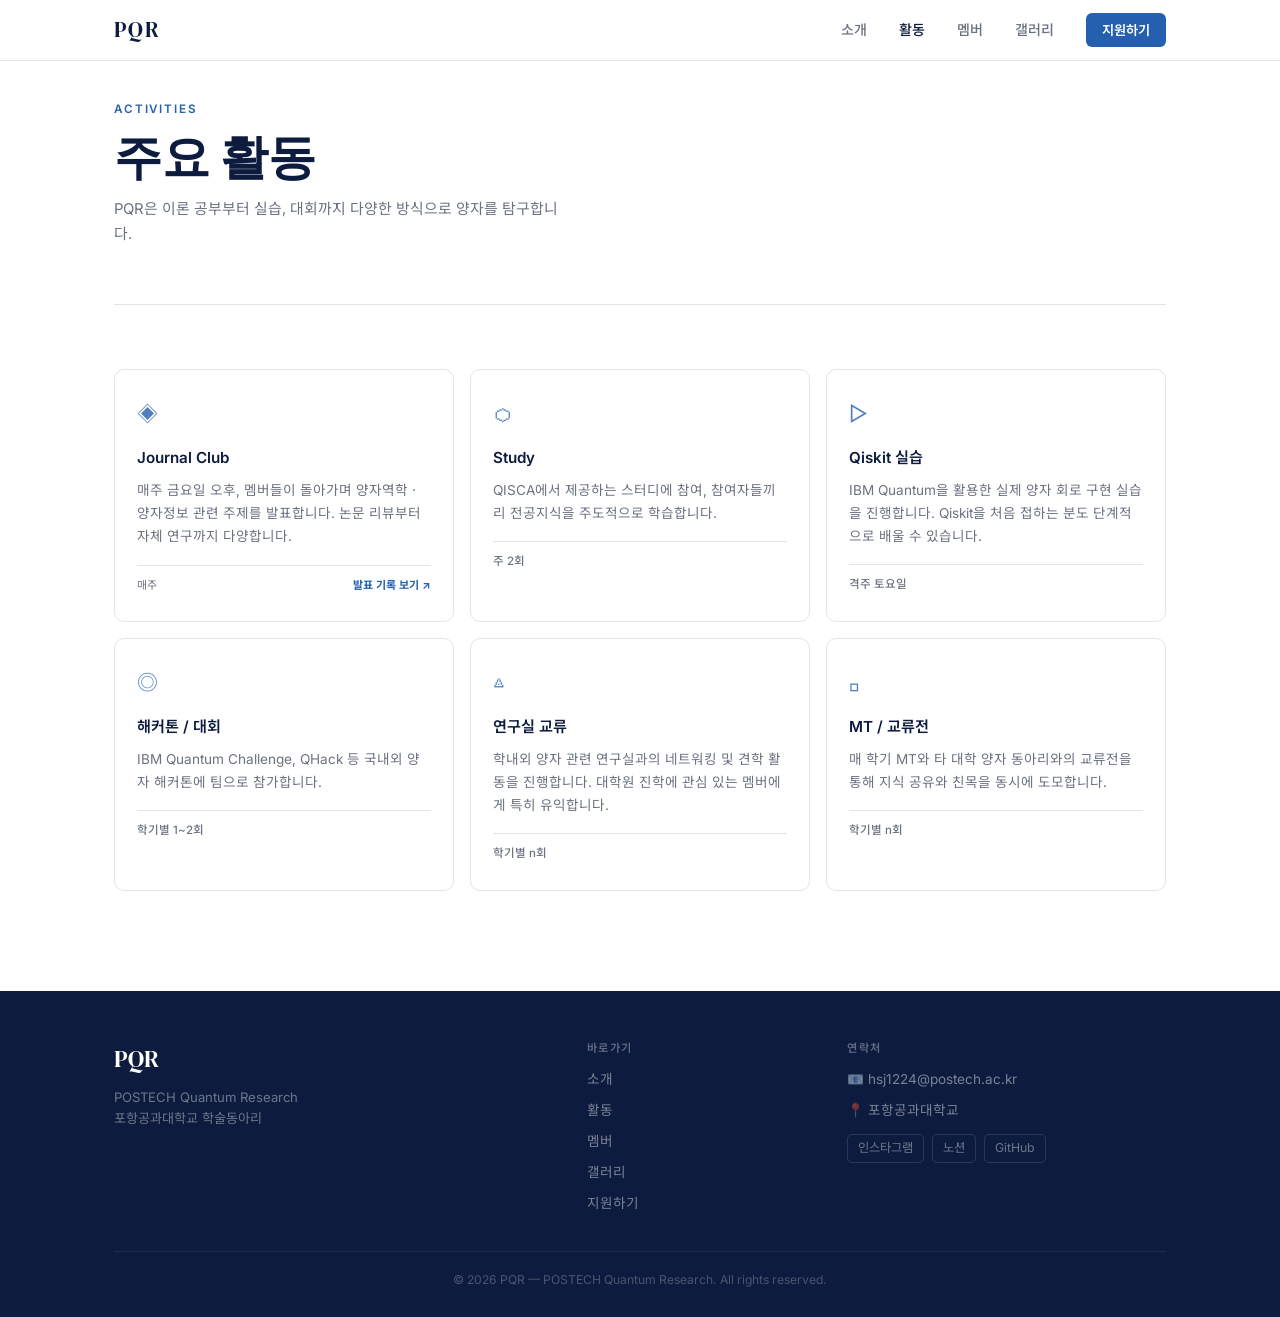
==== commit 6603f04b: "저널클럽 회차 정보 추가" ====
--- a/activities.html
+++ b/activities.html
@@ -6,8 +6,482 @@
   <title>활동 — PQR</title>
   <link rel="preconnect" href="https://fonts.googleapis.com" />
   <link rel="preconnect" href="https://fonts.gstatic.com" crossorigin />
-  <link href="https://fonts.googleapis.com/css2?family=Inter:wght@300;400;500;600;700&family=DM+Serif+Display:ital@0;1&family=Noto+Sans+KR:wght@300;400;500;700&display=swap" rel="stylesheet" />
+  <link href="https://fonts.googleapis.com/css2?family=Inter:wght@300;400;500;600;700;800&family=DM+Serif+Display:ital@0;1&family=Noto+Sans+KR:wght@300;400;500;700&display=swap" rel="stylesheet" />
   <link rel="stylesheet" href="style.css" />
+  <style>
+    /* ── Journal Club 카드 클릭 가능 스타일 ── */
+    button.activity-card {
+      width: 100%;
+      text-align: left;
+      font: inherit;
+      cursor: pointer;
+    }
+
+    .activity-card-footer {
+      width: 100%;
+      border-top: 1px solid var(--border);
+      padding-top: 10px;
+      margin-top: auto;
+      display: flex;
+      justify-content: space-between;
+      align-items: center;
+      font-size: 11px;
+      color: var(--text-muted);
+    }
+
+    .activity-card-footer strong {
+      font-size: 11px;
+      color: var(--accent);
+      font-weight: 700;
+    }
+
+    /* ── Journal Club 모달 ── */
+    .jc-overlay {
+      position: fixed;
+      inset: 0;
+      background: rgba(9, 18, 37, .6);
+      backdrop-filter: blur(5px);
+      -webkit-backdrop-filter: blur(5px);
+      z-index: 2000;
+      display: flex;
+      align-items: center;
+      justify-content: center;
+      padding: 22px;
+      animation: jcFadeIn .18s ease both;
+    }
+
+    .jc-overlay[hidden] { display: none; }
+
+    @keyframes jcFadeIn { from { opacity: 0; } to { opacity: 1; } }
+
+    .jc-modal {
+      background: #fff;
+      border-radius: 16px;
+      width: min(1080px, 100%);
+      height: min(755px, calc(100dvh - 44px));
+      box-shadow: 0 28px 80px rgba(4, 11, 29, .32);
+      overflow: hidden;
+      display: flex;
+      flex-direction: column;
+      position: relative;
+      animation: jcSlideIn .22s ease both;
+    }
+
+    @keyframes jcSlideIn {
+      from { transform: translateY(10px) scale(.99); }
+      to   { transform: translateY(0) scale(1); }
+    }
+
+    .jc-head {
+      display: flex;
+      align-items: center;
+      justify-content: space-between;
+      gap: 20px;
+      padding: 22px 28px 20px;
+      border-bottom: 1px solid var(--border);
+      background: #fff;
+      flex: 0 0 auto;
+    }
+
+    .jc-breadcrumb {
+      display: block;
+      color: var(--accent);
+      font-size: 10px;
+      letter-spacing: .15em;
+      font-weight: 800;
+      margin-bottom: 4px;
+    }
+
+    .jc-head h2 {
+      font-family: var(--font-serif);
+      font-size: 28px;
+      line-height: 1.18;
+      color: var(--navy);
+      font-weight: 400;
+      letter-spacing: -.01em;
+      margin: 0;
+    }
+
+    .jc-close {
+      width: 36px;
+      height: 36px;
+      border: 1px solid var(--border);
+      background: #fff;
+      border-radius: 8px;
+      color: #526077;
+      display: grid;
+      place-items: center;
+      transition: .15s;
+      cursor: pointer;
+      flex-shrink: 0;
+    }
+
+    .jc-close:hover { background: #f2f5f9; color: var(--navy); }
+
+    .jc-content {
+      display: grid;
+      grid-template-columns: 234px minmax(0, 1fr);
+      min-height: 0;
+      flex: 1;
+    }
+
+    .jc-sidebar {
+      padding: 22px 14px;
+      background: #f7f8fa;
+      border-right: 1px solid var(--border);
+      overflow: auto;
+    }
+
+    .jc-sidebar-title {
+      padding: 0 10px;
+      font-size: 10px;
+      font-weight: 800;
+      color: #8b94a4;
+      letter-spacing: .12em;
+      margin-bottom: 12px;
+    }
+
+    .jc-session {
+      width: 100%;
+      display: flex;
+      gap: 11px;
+      align-items: flex-start;
+      text-align: left;
+      border: 1px solid transparent;
+      border-radius: 9px;
+      background: transparent;
+      padding: 11px 10px;
+      margin-bottom: 6px;
+      color: var(--navy);
+      transition: .15s;
+      cursor: pointer;
+      font: inherit;
+    }
+
+    .jc-session:hover { background: #eef1f5; }
+
+    .jc-session.selected {
+      background: #fff;
+      border-color: #dbe4f1;
+      box-shadow: 0 3px 12px rgba(13, 27, 62, .045);
+    }
+
+    .jc-session-number {
+      display: grid;
+      place-items: center;
+      width: 30px;
+      height: 30px;
+      flex-shrink: 0;
+      border-radius: 7px;
+      background: #e9edf4;
+      color: #7a869a;
+      font-size: 11px;
+      font-weight: 800;
+    }
+
+    .jc-session.selected .jc-session-number {
+      background: var(--accent);
+      color: #fff;
+    }
+
+    .jc-session-copy { min-width: 0; }
+
+    .jc-session-date {
+      font-size: 10px;
+      color: #8d96a4;
+      font-weight: 600;
+      display: block;
+      margin-bottom: 2px;
+    }
+
+    .jc-session-title {
+      font-weight: 700;
+      font-size: 12px;
+      line-height: 1.4;
+      display: block;
+    }
+
+    .jc-sidebar-foot {
+      font-size: 10px;
+      color: #98a1af;
+      margin: 24px 10px 0;
+      line-height: 1.8;
+    }
+
+    .jc-detail {
+      overflow: auto;
+      padding: 24px 30px 22px;
+      scrollbar-width: thin;
+      scrollbar-color: #c9d1dd transparent;
+    }
+
+    .jc-topline {
+      display: flex;
+      justify-content: space-between;
+      align-items: center;
+      gap: 10px;
+      margin-bottom: 8px;
+    }
+
+    .jc-small-label {
+      font-size: 10px;
+      letter-spacing: .13em;
+      font-weight: 800;
+      color: var(--accent);
+    }
+
+    .jc-counter {
+      font-size: 11px;
+      font-weight: 700;
+      color: #9aa3ae;
+    }
+
+    .jc-detail-title {
+      font-weight: 800;
+      color: var(--navy);
+      font-size: clamp(19px, 2vw, 24px);
+      line-height: 1.38;
+      letter-spacing: -.03em;
+      margin: 0 0 13px;
+    }
+
+    .jc-metadata {
+      display: flex;
+      flex-wrap: wrap;
+      gap: 7px;
+      margin-bottom: 20px;
+    }
+
+    .jc-meta {
+      display: flex;
+      align-items: center;
+      gap: 7px;
+      background: #f4f6f9;
+      border: 1px solid #edf0f4;
+      padding: 5px 10px;
+      border-radius: 5px;
+      font-size: 11px;
+      color: #4c5870;
+    }
+
+    .jc-meta svg { width: 14px; height: 14px; stroke: #76859a; flex: none; }
+    .jc-meta b { color: var(--navy); font-weight: 700; }
+
+    .jc-media-layout {
+      display: grid;
+      grid-template-columns: minmax(0, .9fr) minmax(0, 1.25fr);
+      gap: 18px;
+      align-items: start;
+    }
+
+    .jc-section-heading {
+      color: #56657a;
+      font-weight: 800;
+      font-size: 11px;
+      margin: 0 0 9px;
+      display: flex;
+      align-items: center;
+      justify-content: space-between;
+    }
+
+    .jc-section-heading small { font-weight: 500; color: #a2aab5; font-size: 10px; }
+
+    /* 포스터 */
+    .jc-poster {
+      height: 290px;
+      border-radius: 9px;
+      overflow: hidden;
+      position: relative;
+      background: linear-gradient(151deg, #142b60 0%, #0d1b3e 70%, #0a1632 100%);
+      border: 1px solid #e8ecf1;
+      isolation: isolate;
+    }
+
+    .jc-poster::before {
+      content: '';
+      position: absolute;
+      inset: -30%;
+      background: radial-gradient(circle at 62% 48%, rgba(86, 172, 255, .22), transparent 32%);
+      pointer-events: none;
+    }
+
+    .jc-poster .poster-orbit {
+      position: absolute;
+      left: 50%; top: 52%;
+      width: 190px; height: 190px;
+      transform: translate(-50%, -50%) rotate(-30deg);
+      border: 1px solid rgba(144, 191, 255, .32);
+      border-radius: 50%;
+    }
+
+    .jc-poster .poster-orbit.two {
+      width: 115px; height: 215px;
+      transform: translate(-50%, -50%) rotate(47deg);
+      border-color: rgba(122, 172, 255, .28);
+    }
+
+    .jc-poster .poster-orbit.three {
+      width: 205px; height: 85px;
+      transform: translate(-50%, -50%) rotate(-26deg);
+      border-color: rgba(125, 202, 255, .24);
+    }
+
+    .jc-poster .poster-dot {
+      position: absolute;
+      width: 12px; height: 12px;
+      border-radius: 50%;
+      background: #71b8ff;
+      top: 37%; left: 72%;
+      box-shadow: 0 0 24px #4a9eff;
+    }
+
+    .jc-poster .poster-dot.d2 {
+      width: 7px; height: 7px;
+      top: 71%; left: 29%;
+      background: #9cd2ff;
+      box-shadow: none;
+    }
+
+    .jc-poster-content {
+      position: absolute;
+      inset: 0;
+      display: flex;
+      flex-direction: column;
+      padding: 18px;
+      z-index: 1;
+    }
+
+    .jc-poster-upper { display: flex; align-items: center; justify-content: space-between; }
+    .jc-poster-logo { font: 700 12px var(--font-serif); letter-spacing: -.02em; color: #fff; }
+    .jc-poster-badge { font-size: 8px; letter-spacing: .1em; color: #a9cef9; border: 1px solid #5b7196; border-radius: 4px; padding: 3px 6px; }
+    .jc-poster-footer { margin-top: auto; color: #fff; }
+    .jc-poster-line { width: 26px; height: 2px; background: #5ba5f9; margin-bottom: 10px; }
+
+    .jc-poster-footer .small {
+      font-size: 8px;
+      letter-spacing: .17em;
+      font-weight: 700;
+      color: #a1bfe7;
+      display: block;
+      margin-bottom: 6px;
+    }
+
+    .jc-poster-footer .big {
+      font-size: 20px;
+      line-height: 1.17;
+      font-weight: 800;
+      letter-spacing: -.045em;
+      display: block;
+      word-break: keep-all;
+    }
+
+    .jc-poster-footer .bottom {
+      display: block;
+      margin-top: 10px;
+      font-size: 8px;
+      color: #b3c7e5;
+    }
+
+    /* 갤러리 */
+    .jc-gallery-main {
+      height: 180px;
+      background: #eef2f7;
+      border: 1px solid #e3e8ef;
+      border-radius: 9px;
+      position: relative;
+      display: flex;
+      flex-direction: column;
+      align-items: center;
+      justify-content: center;
+      gap: 8px;
+      overflow: hidden;
+    }
+
+    .jc-photo-symbol { width: 34px; height: 34px; color: #a5b1c2; }
+    .jc-gallery-main .label { color: #8e9bae; font-size: 11px; font-weight: 700; }
+    .jc-gallery-main .sub   { color: #a8b1bd; font-size: 10px; }
+
+    .jc-gallery-thumbs {
+      display: grid;
+      grid-template-columns: 1fr 1fr;
+      gap: 8px;
+      margin-top: 8px;
+    }
+
+    .jc-gallery-thumb {
+      height: 100px;
+      border: 1px dashed #d9e0e9;
+      border-radius: 8px;
+      background: #f5f7fa;
+      display: grid;
+      place-items: center;
+      color: #a1adbc;
+      font-size: 11px;
+      font-weight: 600;
+    }
+
+    .jc-bottom {
+      display: flex;
+      gap: 14px;
+      align-items: center;
+      justify-content: space-between;
+      border-top: 1px solid var(--border);
+      margin-top: 20px;
+      padding-top: 14px;
+    }
+
+    .jc-bottom-note { font-size: 10px; color: #9ca5b0; margin: 0; line-height: 1.6; }
+
+    .jc-ppt {
+      display: inline-flex;
+      gap: 7px;
+      align-items: center;
+      text-decoration: none;
+      white-space: nowrap;
+      border: 1px solid var(--accent);
+      background: var(--accent);
+      border-radius: 7px;
+      color: white;
+      padding: 8px 12px;
+      font-size: 11px;
+      font-weight: 700;
+    }
+
+    .jc-ppt[hidden] { display: none; }
+    .jc-ppt:hover { background: #174b91; border-color: #174b91; }
+
+    /* 반응형 */
+    @media (max-width: 860px) {
+      .jc-content { grid-template-columns: 190px minmax(0, 1fr); }
+      .jc-detail { padding: 22px 20px; }
+      .jc-media-layout { gap: 12px; }
+      .jc-poster { height: 270px; }
+    }
+
+    @media (max-width: 650px) {
+      .jc-overlay { padding: 0; align-items: stretch; }
+      .jc-modal { width: 100%; height: 100dvh; border-radius: 0; }
+      .jc-content { display: flex; flex-direction: column; }
+      .jc-sidebar {
+        padding: 12px 14px 8px;
+        border-right: 0;
+        border-bottom: 1px solid var(--border);
+        overflow-x: auto;
+        overflow-y: hidden;
+        flex: none;
+      }
+      .jc-sidebar-list { display: flex; gap: 8px; width: max-content; }
+      .jc-session { width: 170px; margin-bottom: 0; padding: 9px; }
+      .jc-sidebar-foot { display: none; }
+      .jc-detail { padding: 18px 16px 28px; }
+      .jc-media-layout { grid-template-columns: 1fr; }
+      .jc-poster { height: 300px; }
+    }
+
+    @media (prefers-reduced-motion: reduce) {
+      *, *::before, *::after { animation: none !important; transition: none !important; }
+    }
+  </style>
 </head>
 <body>
 
@@ -36,56 +510,180 @@
   </nav>
 
   <!-- PAGE HERO -->
-  <div class="container">
-    <div class="page-hero">
-      <p class="page-hero-eyebrow">Activities</p>
-      <h1 class="page-hero-title">주요 활동</h1>
-      <p class="page-hero-desc">
-        PQR은 이론 공부부터 실습, 대회까지 다양한 방식으로 양자를 탐구합니다.
-      </p>
-    </div>
-  </div>
-
-  <!-- ACTIVITIES GRID -->
-  <div class="container" style="padding-bottom: 100px;">
-    <div class="activities-grid">
-      <div class="activity-card">
-        <div class="activity-icon">◈</div>
-        <h3>Journal Club</h3>
-        <p>매주 금요일 오후, 멤버들이 돌아가며 양자역학 · 양자정보 관련 주제를 발표합니다. 논문 리뷰부터 자체 연구까지 다양합니다.</p>
-        <span class="activity-freq">매주</span>
-      </div>
-      <div class="activity-card">
-        <div class="activity-icon">⬡</div>
-        <h3>Study</h3>
-        <p>QISCA에서 제공하는 스터디에 참여, 참여자들끼리 전공지식을 주도적으로 학습합니다.</p>
-        <span class="activity-freq">주 2회</span>
-      </div>
-      <div class="activity-card">
-        <div class="activity-icon">▷</div>
-        <h3>Qiskit 실습</h3>
-        <p>IBM Quantum을 활용한 실제 양자 회로 구현 실습을 진행합니다. Qiskit을 처음 접하는 분도 단계적으로 배울 수 있습니다.</p>
-        <span class="activity-freq">격주 토요일</span>
-      </div>
-      <div class="activity-card">
-        <div class="activity-icon">◎</div>
-        <h3>해커톤 / 대회</h3>
-        <p>IBM Quantum Challenge, QHack 등 국내외 양자 해커톤에 팀으로 참가합니다.</p>
-        <span class="activity-freq">학기별 1~2회</span>
-      </div>
-      <div class="activity-card">
-        <div class="activity-icon">◬</div>
-        <h3>연구실 교류</h3>
-        <p>학내외 양자 관련 연구실과의 네트워킹 및 견학 활동을 진행합니다. 대학원 진학에 관심 있는 멤버에게 특히 유익합니다.</p>
-        <span class="activity-freq">학기별 n회</span>
-      </div>
-      <div class="activity-card">
-        <div class="activity-icon">◻</div>
-        <h3>MT / 교류전</h3>
-        <p>매 학기 MT와 타 대학 양자 동아리와의 교류전을 통해 지식 공유와 친목을 동시에 도모합니다.</p>
-        <span class="activity-freq">학기별 n회</span>
+  <div id="site-shell">
+    <div class="container">
+      <div class="page-hero">
+        <p class="page-hero-eyebrow">Activities</p>
+        <h1 class="page-hero-title">주요 활동</h1>
+        <p class="page-hero-desc">
+          PQR은 이론 공부부터 실습, 대회까지 다양한 방식으로 양자를 탐구합니다.
+        </p>
       </div>
     </div>
+
+    <!-- ACTIVITIES GRID -->
+    <div class="container" style="padding-bottom: 100px;">
+      <div class="activities-grid">
+
+        <!-- Journal Club — 클릭하면 모달 열림 -->
+        <button class="activity-card" id="openJournalClub" aria-haspopup="dialog">
+          <div class="activity-icon">◈</div>
+          <h3>Journal Club</h3>
+          <p>매주 금요일 오후, 멤버들이 돌아가며 양자역학 · 양자정보 관련 주제를 발표합니다. 논문 리뷰부터 자체 연구까지 다양합니다.</p>
+          <span class="activity-card-footer">
+            <span>매주</span>
+            <strong>발표 기록 보기 ↗</strong>
+          </span>
+        </button>
+
+        <div class="activity-card">
+          <div class="activity-icon">⬡</div>
+          <h3>Study</h3>
+          <p>QISCA에서 제공하는 스터디에 참여, 참여자들끼리 전공지식을 주도적으로 학습합니다.</p>
+          <span class="activity-freq">주 2회</span>
+        </div>
+
+        <div class="activity-card">
+          <div class="activity-icon">▷</div>
+          <h3>Qiskit 실습</h3>
+          <p>IBM Quantum을 활용한 실제 양자 회로 구현 실습을 진행합니다. Qiskit을 처음 접하는 분도 단계적으로 배울 수 있습니다.</p>
+          <span class="activity-freq">격주 토요일</span>
+        </div>
+
+        <div class="activity-card">
+          <div class="activity-icon">◎</div>
+          <h3>해커톤 / 대회</h3>
+          <p>IBM Quantum Challenge, QHack 등 국내외 양자 해커톤에 팀으로 참가합니다.</p>
+          <span class="activity-freq">학기별 1~2회</span>
+        </div>
+
+        <div class="activity-card">
+          <div class="activity-icon">◬</div>
+          <h3>연구실 교류</h3>
+          <p>학내외 양자 관련 연구실과의 네트워킹 및 견학 활동을 진행합니다. 대학원 진학에 관심 있는 멤버에게 특히 유익합니다.</p>
+          <span class="activity-freq">학기별 n회</span>
+        </div>
+
+        <div class="activity-card">
+          <div class="activity-icon">◻</div>
+          <h3>MT / 교류전</h3>
+          <p>매 학기 MT와 타 대학 양자 동아리와의 교류전을 통해 지식 공유와 친목을 동시에 도모합니다.</p>
+          <span class="activity-freq">학기별 n회</span>
+        </div>
+
+      </div>
+    </div>
+  </div><!-- /#site-shell -->
+
+  <!-- ===== JOURNAL CLUB 모달 ===== -->
+  <div class="jc-overlay" id="journalOverlay" hidden>
+    <section class="jc-modal" role="dialog" aria-modal="true" aria-labelledby="journalTitle" tabindex="-1">
+
+      <header class="jc-head">
+        <div>
+          <span class="jc-breadcrumb">PQR / ACTIVITIES / JOURNAL CLUB</span>
+          <h2 id="journalTitle">Journal Club</h2>
+        </div>
+        <button class="jc-close" id="journalClose" title="닫기" aria-label="팝업 닫기">
+          <svg width="18" height="18" viewBox="0 0 24 24" fill="none" stroke="currentColor" stroke-width="1.8" stroke-linecap="round">
+            <path d="M18 6 6 18M6 6l12 12"/>
+          </svg>
+        </button>
+      </header>
+
+      <div class="jc-content">
+        <!-- 사이드바 세션 목록 -->
+        <aside class="jc-sidebar" aria-label="발표 회차 선택">
+          <div class="jc-sidebar-title">SESSION ARCHIVE</div>
+          <div class="jc-sidebar-list" id="sessionList"></div>
+          <p class="jc-sidebar-foot">새 발표를 추가하면 최신 회차부터 목록에 표시됩니다.</p>
+        </aside>
+
+        <!-- 세션 상세 -->
+        <article class="jc-detail" id="journalDetail">
+          <div class="jc-topline">
+            <span class="jc-small-label" id="sessionTag">JOURNAL CLUB · SESSION 01</span>
+            <span class="jc-counter" id="sessionCount">01 / 01</span>
+          </div>
+          <h3 class="jc-detail-title" id="sessionTitle">—</h3>
+
+          <div class="jc-metadata">
+            <div class="jc-meta">
+              <svg viewBox="0 0 24 24" fill="none" stroke-width="1.8" stroke-linecap="round" stroke-linejoin="round">
+                <rect x="3" y="5" width="18" height="16" rx="2"/>
+                <path d="M16 3v4M8 3v4M3 10h18"/>
+              </svg>
+              <span>발표일자</span><b id="sessionDate">—</b>
+            </div>
+            <div class="jc-meta">
+              <svg viewBox="0 0 24 24" fill="none" stroke-width="1.8" stroke-linecap="round">
+                <circle cx="12" cy="8" r="4"/>
+                <path d="M4 21c0-4.5 3-7 8-7s8 2.5 8 7"/>
+              </svg>
+              <span>발표자</span><b id="sessionSpeaker">—</b>
+            </div>
+          </div>
+
+          <div class="jc-media-layout">
+            <section>
+              <h4 class="jc-section-heading">발표 포스터 <small>POSTER</small></h4>
+              <div class="jc-poster" id="posterFrame" aria-label="발표 포스터 영역">
+                <div class="poster-orbit"></div>
+                <div class="poster-orbit two"></div>
+                <div class="poster-orbit three"></div>
+                <div class="poster-dot"></div>
+                <div class="poster-dot d2"></div>
+                <div class="jc-poster-content">
+                  <div class="jc-poster-upper">
+                    <span class="jc-poster-logo">PQR</span>
+                    <span class="jc-poster-badge">PREVIEW</span>
+                  </div>
+                  <div class="jc-poster-footer">
+                    <div class="jc-poster-line"></div>
+                    <span class="small">POSTECH QUANTUM RESEARCH</span>
+                    <span class="big" id="posterTitle">JOURNAL<br>CLUB</span>
+                    <span class="bottom">POSTER PREVIEW</span>
+                  </div>
+                </div>
+              </div>
+            </section>
+
+            <section>
+              <h4 class="jc-section-heading">발표 현장 <small>GALLERY</small></h4>
+              <div id="photoGallery">
+                <div class="jc-gallery-main">
+                  <svg class="jc-photo-symbol" viewBox="0 0 24 24" fill="none" stroke="currentColor" stroke-width="1.25" stroke-linecap="round" stroke-linejoin="round">
+                    <rect x="2" y="4" width="20" height="16" rx="2"/>
+                    <circle cx="8" cy="9" r="1.5"/>
+                    <path d="m2 17 6-5 4 3 3-2 7 5"/>
+                  </svg>
+                  <span class="label">발표 사진을 등록해 주세요</span>
+                  <span class="sub">현장 사진 1~3장 표시 영역</span>
+                </div>
+                <div class="jc-gallery-thumbs">
+                  <div class="jc-gallery-thumb">PHOTO 02</div>
+                  <div class="jc-gallery-thumb">PHOTO 03</div>
+                </div>
+              </div>
+            </section>
+          </div>
+
+          <div class="jc-bottom">
+            <p class="jc-bottom-note">
+              * 포스터·사진·PPT 파일을 등록하면 이 자리에 표시됩니다.<br>
+              아래 JS 배열에 데이터를 추가하세요.
+            </p>
+            <a class="jc-ppt" id="sessionPpt" href="#" target="_blank" rel="noopener" hidden>
+              <svg width="13" height="13" viewBox="0 0 24 24" fill="none" stroke="currentColor" stroke-width="1.8" stroke-linecap="round">
+                <path d="M12 3v12m0 0 4-4m-4 4-4-4M4 16v5h16v-5"/>
+              </svg>
+              PPT 보기
+            </a>
+          </div>
+        </article>
+      </div>
+
+    </section>
   </div>
 
   <!-- FOOTER -->
@@ -122,5 +720,175 @@
   </footer>
 
   <script src="main.js"></script>
+  <script>
+  // ============================================================
+  //  Journal Club 세션 데이터
+  //  새 발표 추가 시: 맨 위에 객체 하나 추가하고 number 순서 맞추면 됩니다.
+  //
+  //  poster: 'images/session-03-poster.jpg'   (없으면 null)
+  //  photos: ['images/s3-1.jpg', 'images/s3-2.jpg']  (없으면 [])
+  //  ppt:    'slides/session-03.pdf'           (없으면 null)
+  // ============================================================
+  const journalSessions = [
+    {
+      number: 3,
+      title: 'Quantum Entanglement & Bell Tests',
+      date: 'YYYY.MM.DD',
+      speaker: '발표자 입력',
+      posterTitle: 'QUANTUM\nENTANGLEMENT',
+      poster: null,
+      photos: [],
+      ppt: null
+    },
+    {
+      number: 2,
+      title: 'Topological Quantum Computing',
+      date: 'YYYY.MM.DD',
+      speaker: '발표자 입력',
+      posterTitle: 'TOPOLOGICAL\nQUANTUM',
+      poster: null,
+      photos: [],
+      ppt: null
+    },
+    {
+      number: 1,
+      title: 'Superconducting Qubits',
+      date: 'YYYY.MM.DD',
+      speaker: '발표자 입력',
+      posterTitle: 'SUPER-\nCONDUCTING',
+      poster: null,
+      photos: [],
+      ppt: null
+    }
+  ];
+
+  // ── DOM refs ──
+  const overlay      = document.getElementById('journalOverlay');
+  const dialog       = overlay.querySelector('[role="dialog"]');
+  const shell        = document.getElementById('site-shell');
+  const list         = document.getElementById('sessionList');
+  const photoGallery = document.getElementById('photoGallery');
+  const posterFrame  = document.getElementById('posterFrame');
+  const placeholderPoster  = posterFrame.innerHTML;
+  const placeholderGallery = photoGallery.innerHTML;
+  let lastFocused = null;
+
+  const esc = s => String(s ?? '').replace(/[&<>"']/g, c =>
+    ({ '&':'&amp;', '<':'&lt;', '>':'&gt;', '"':'&quot;', "'":'&#39;' }[c]));
+
+  // ── 세션 선택 ──
+  function selectSession(index) {
+    const d = journalSessions[index];
+    if (!d) return;
+
+    document.getElementById('sessionTag').textContent =
+      `JOURNAL CLUB · SESSION ${String(d.number).padStart(2, '0')}`;
+    document.getElementById('sessionCount').textContent =
+      `${String(d.number).padStart(2, '0')} / ${String(journalSessions.length).padStart(2, '0')}`;
+    document.getElementById('sessionTitle').textContent   = d.title;
+    document.getElementById('sessionDate').textContent    = d.date;
+    document.getElementById('sessionSpeaker').textContent = d.speaker;
+
+    // 포스터
+    if (d.poster) {
+      posterFrame.innerHTML =
+        `<img src="${esc(d.poster)}" alt="${esc(d.title)} 포스터"
+              style="display:block;width:100%;height:100%;object-fit:contain;background:#eef2f7">`;
+    } else {
+      posterFrame.innerHTML = placeholderPoster;
+      const pt = document.getElementById('posterTitle');
+      if (pt) pt.innerHTML = esc(d.posterTitle).replace(/\n/g, '<br>');
+    }
+
+    // 사진
+    if (d.photos && d.photos.length) {
+      photoGallery.innerHTML =
+        `<div class="jc-gallery-main" style="position:relative">
+           <img src="${esc(d.photos[0])}" alt="${esc(d.title)} 사진 1"
+                style="width:100%;height:100%;object-fit:cover;position:absolute;inset:0">
+         </div>
+         ${d.photos.length > 1
+           ? `<div class="jc-gallery-thumbs">
+                ${d.photos.slice(1, 3).map((src, i) =>
+                  `<img src="${esc(src)}" alt="사진 ${i + 2}"
+                        style="width:100%;height:100px;object-fit:cover;border-radius:8px">`
+                ).join('')}
+              </div>`
+           : ''}`;
+    } else {
+      photoGallery.innerHTML = placeholderGallery;
+    }
+
+    // PPT
+    const pptEl = document.getElementById('sessionPpt');
+    pptEl.hidden = !d.ppt;
+    if (d.ppt) pptEl.href = d.ppt;
+
+    // 사이드바 선택 상태
+    [...list.querySelectorAll('.jc-session')].forEach((btn, i) => {
+      btn.classList.toggle('selected', i === index);
+      btn.setAttribute('aria-current', i === index ? 'true' : 'false');
+    });
+
+    document.getElementById('journalDetail').scrollTop = 0;
+  }
+
+  // ── 세션 목록 빌드 ──
+  function buildSessions() {
+    list.innerHTML = '';
+    journalSessions.forEach((d, i) => {
+      const btn = document.createElement('button');
+      btn.className = 'jc-session';
+      btn.type = 'button';
+      btn.innerHTML =
+        `<span class="jc-session-number">${String(d.number).padStart(2, '0')}</span>
+         <span class="jc-session-copy">
+           <span class="jc-session-date">${esc(d.date)}</span>
+           <span class="jc-session-title">${esc(d.title)}</span>
+         </span>`;
+      btn.addEventListener('click', () => selectSession(i));
+      list.appendChild(btn);
+    });
+    selectSession(0);
+  }
+
+  // ── 열기 / 닫기 ──
+  function openDialog() {
+    lastFocused = document.activeElement;
+    buildSessions();
+    overlay.hidden = false;
+    document.body.style.overflow = 'hidden';
+    shell.setAttribute('inert', '');
+    dialog.focus();
+  }
+
+  function closeDialog() {
+    overlay.hidden = true;
+    document.body.style.overflow = '';
+    shell.removeAttribute('inert');
+    lastFocused?.focus?.();
+  }
+
+  document.getElementById('openJournalClub').addEventListener('click', openDialog);
+  document.getElementById('journalClose').addEventListener('click', closeDialog);
+  overlay.addEventListener('mousedown', e => { if (e.target === overlay) closeDialog(); });
+
+  // 키보드 접근성
+  document.addEventListener('keydown', e => {
+    if (overlay.hidden) return;
+    if (e.key === 'Escape') { e.preventDefault(); closeDialog(); return; }
+    if (e.key !== 'Tab') return;
+    const focusable = [...dialog.querySelectorAll(
+      'button:not([disabled]), a[href]:not([hidden])'
+    )].filter(el => el.getClientRects().length);
+    if (!focusable.length) { e.preventDefault(); return; }
+    const first = focusable[0], last = focusable[focusable.length - 1];
+    if (e.shiftKey && (document.activeElement === first || document.activeElement === dialog)) {
+      e.preventDefault(); last.focus();
+    } else if (!e.shiftKey && (document.activeElement === last || document.activeElement === dialog)) {
+      e.preventDefault(); first.focus();
+    }
+  });
+  </script>
 </body>
 </html>
